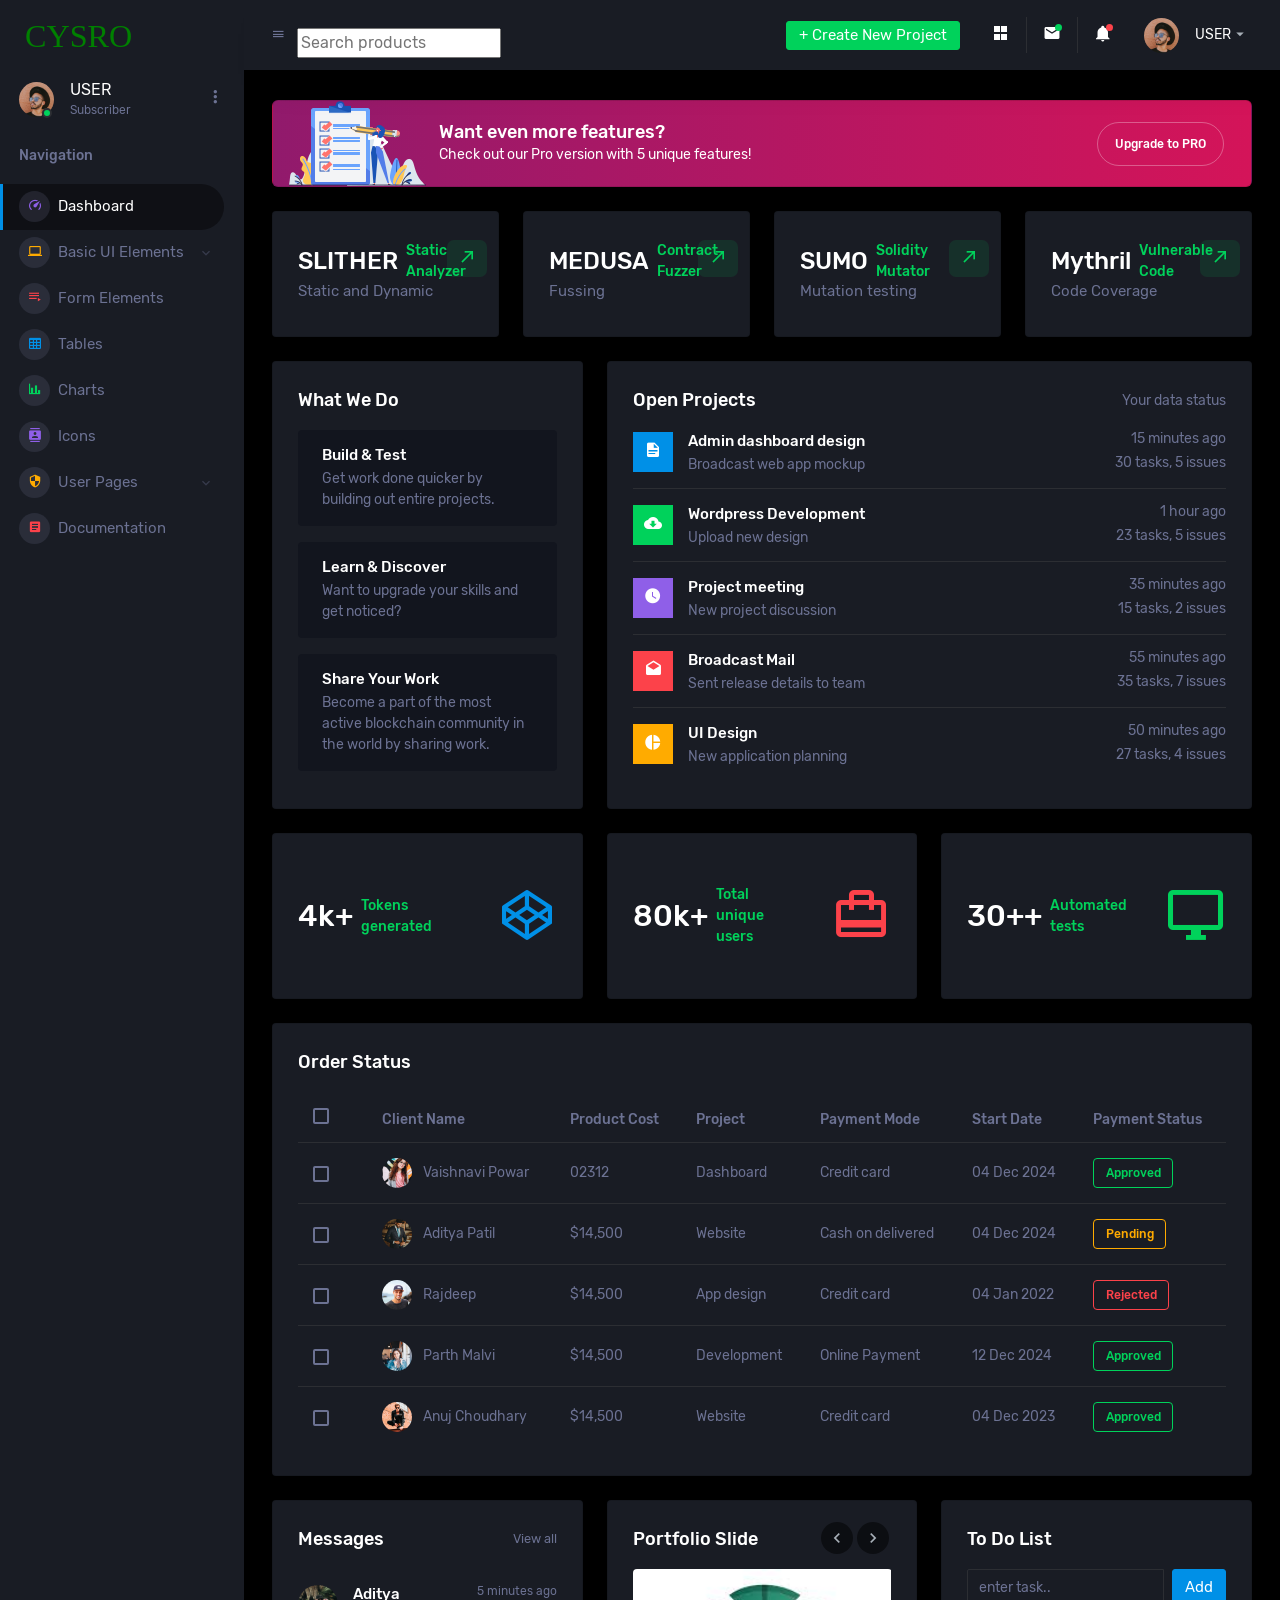
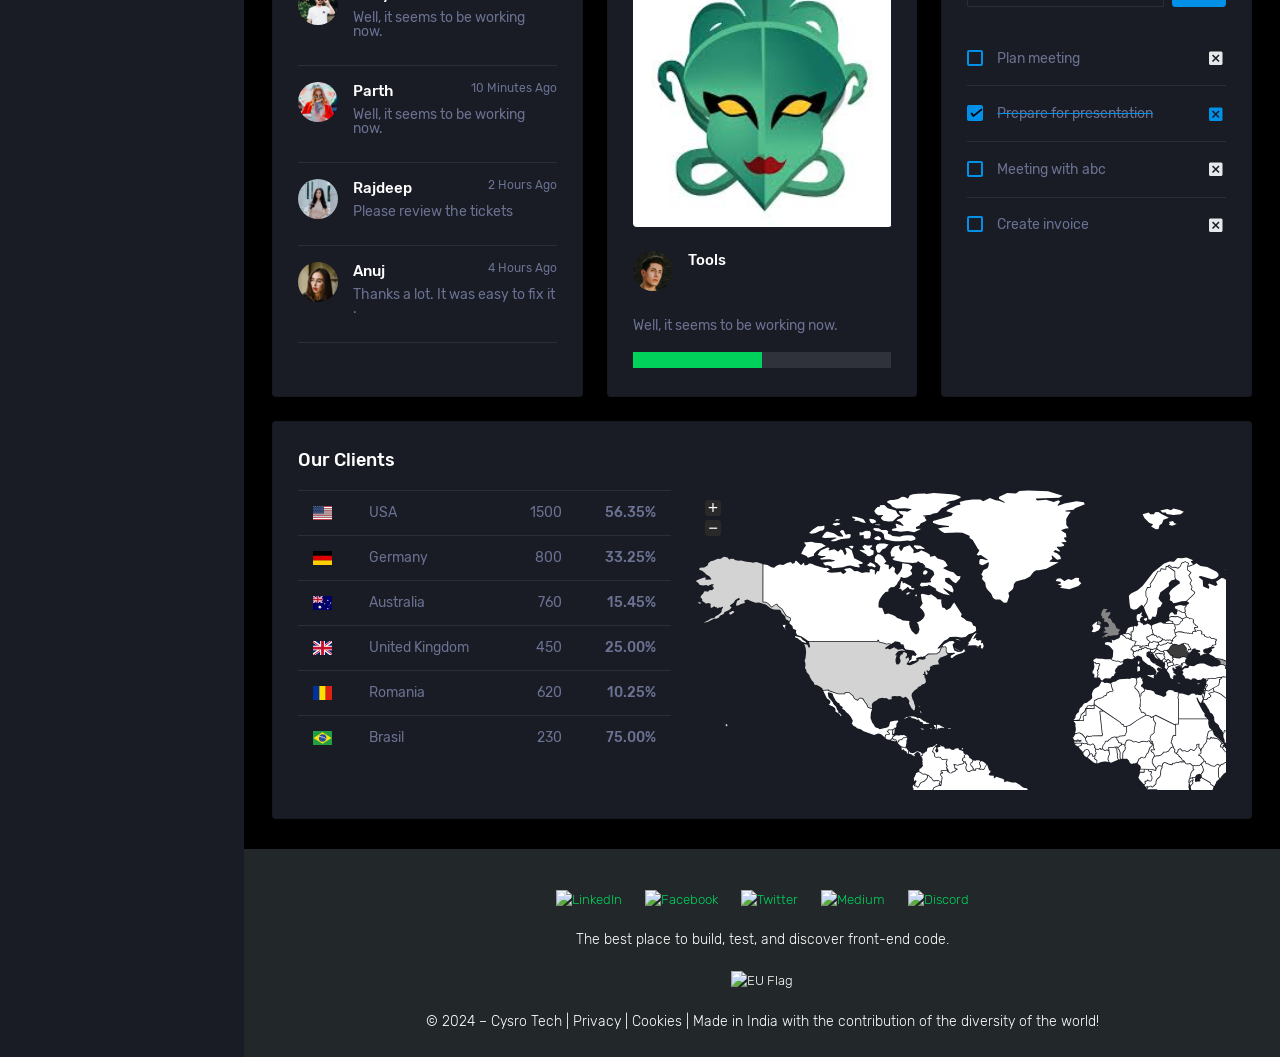
==== cysro final-1.0.0 2 2/template/index.html @ 1ca6022b "Cysro-final" ====
<!DOCTYPE html>
<html lang="en">
  <head>
    <!-- Required meta tags -->
    <meta charset="utf-8">
    <meta name="viewport" content="width=device-width, initial-scale=1, shrink-to-fit=no">
    <title>Cysro Technologes</title>
    <!-- plugins:css -->
    <link rel="stylesheet" href="assets/vendors/mdi/css/materialdesignicons.min.css">
    <link rel="stylesheet" href="assets/vendors/css/vendor.bundle.base.css">
    <!-- endinject -->
    <!-- Plugin css for this page -->
    <link rel="stylesheet" href="assets/vendors/jvectormap/jquery-jvectormap.css">
    <link rel="stylesheet" href="assets/vendors/flag-icon-css/css/flag-icon.min.css">
    <link rel="stylesheet" href="assets/vendors/owl-carousel-2/owl.carousel.min.css">
    <link rel="stylesheet" href="assets/vendors/owl-carousel-2/owl.theme.default.min.css">
    <!-- End plugin css for this page -->
    <!-- inject:css -->
    <!-- endinject -->
    <!-- Layout styles -->
    <link rel="stylesheet" href="assets/css/style.css">
    <!-- End layout styles -->
    <link rel="shortcut icon" href="assets/images/favicon.png" />
  </head>
  <body>
    <div class="container-scroller">
      <!-- partial:partials/_sidebar.html -->
      <nav class="sidebar sidebar-offcanvas" id="sidebar">
        <div class="sidebar-brand-wrapper d-none d-lg-flex align-items-center justify-content-center fixed-top">
          <a class="sidebar-brand brand-logo" href="index.html"><img src="assets/images/logo.svg" alt="logo" /></a>
          <a class="sidebar-brand brand-logo-mini" href="index.html"><img src="assets/images/logo-mini.svg" alt="logo" /></a>
        </div>
        <ul class="nav">
          <li class="nav-item profile">
            <div class="profile-desc">
              <div class="profile-pic">
                <div class="count-indicator">
                  <img class="img-xs rounded-circle " src="assets/images/faces/face15.jpg" alt="">
                  <span class="count bg-success"></span>
                </div>
                <div class="profile-name">
                  <h5 class="mb-0 font-weight-normal">USER</h5>
                  <span>Subscriber</span>
                </div>
              </div>
              <a href="#" id="profile-dropdown" data-toggle="dropdown"><i class="mdi mdi-dots-vertical"></i></a>
              <div class="dropdown-menu dropdown-menu-right sidebar-dropdown preview-list" aria-labelledby="profile-dropdown">
                <a href="#" class="dropdown-item preview-item">
                  <div class="preview-thumbnail">
                    <div class="preview-icon bg-dark rounded-circle">
                      <i class="mdi mdi-settings text-primary"></i>
                    </div>
                  </div>
                  <div class="preview-item-content">
                    <p class="preview-subject ellipsis mb-1 text-small">Account settings</p>
                  </div>
                </a>
                <div class="dropdown-divider"></div>
                <a href="#" class="dropdown-item preview-item">
                  <div class="preview-thumbnail">
                    <div class="preview-icon bg-dark rounded-circle">
                      <i class="mdi mdi-onepassword  text-info"></i>
                    </div>
                  </div>
                  <div class="preview-item-content">
                    <p class="preview-subject ellipsis mb-1 text-small">Change Password</p>
                  </div>
                </a>
                <div class="dropdown-divider"></div>
                <a href="#" class="dropdown-item preview-item">
                  <div class="preview-thumbnail">
                    <div class="preview-icon bg-dark rounded-circle">
                      <i class="mdi mdi-calendar-today text-success"></i>
                    </div>
                  </div>
                  <div class="preview-item-content">
                    <p class="preview-subject ellipsis mb-1 text-small">To-do list</p>
                  </div>
                </a>
              </div>
            </div>
          </li>
          <li class="nav-item nav-category">
            <span class="nav-link">Navigation</span>
          </li>
          <li class="nav-item menu-items">
            <a class="nav-link" href="index.html">
              <span class="menu-icon">
                <i class="mdi mdi-speedometer"></i>
              </span>
              <span class="menu-title">Dashboard</span>
            </a>
          </li>
          <li class="nav-item menu-items">
            <a class="nav-link" data-toggle="collapse" href="#ui-basic" aria-expanded="false" aria-controls="ui-basic">
              <span class="menu-icon">
                <i class="mdi mdi-laptop"></i>
              </span>
              <span class="menu-title">Basic UI Elements</span>
              <i class="menu-arrow"></i>
            </a>
            <div class="collapse" id="ui-basic">
              <ul class="nav flex-column sub-menu">
                <li class="nav-item"> <a class="nav-link" href="pages/ui-features/buttons.html">Buttons</a></li>
                <li class="nav-item"> <a class="nav-link" href="pages/ui-features/dropdowns.html">Dropdowns</a></li>
                <li class="nav-item"> <a class="nav-link" href="pages/ui-features/typography.html">Typography</a></li>
              </ul>
            </div>
          </li>
          <li class="nav-item menu-items">
            <a class="nav-link" href="pages/forms/basic_elements.html">
              <span class="menu-icon">
                <i class="mdi mdi-playlist-play"></i>
              </span>
              <span class="menu-title">Form Elements</span>
            </a>
          </li>
          <li class="nav-item menu-items">
            <a class="nav-link" href="pages/tables/basic-table.html">
              <span class="menu-icon">
                <i class="mdi mdi-table-large"></i>
              </span>
              <span class="menu-title">Tables</span>
            </a>
          </li>
          <li class="nav-item menu-items">
            <a class="nav-link" href="pages/charts/chartjs.html">
              <span class="menu-icon">
                <i class="mdi mdi-chart-bar"></i>
              </span>
              <span class="menu-title">Charts</span>
            </a>
          </li>
          <li class="nav-item menu-items">
            <a class="nav-link" href="pages/icons/mdi.html">
              <span class="menu-icon">
                <i class="mdi mdi-contacts"></i>
              </span>
              <span class="menu-title">Icons</span>
            </a>
          </li>
          <li class="nav-item menu-items">
            <a class="nav-link" data-toggle="collapse" href="#auth" aria-expanded="false" aria-controls="auth">
              <span class="menu-icon">
                <i class="mdi mdi-security"></i>
              </span>
              <span class="menu-title">User Pages</span>
              <i class="menu-arrow"></i>
            </a>
            <div class="collapse" id="auth">
              <ul class="nav flex-column sub-menu">
                <li class="nav-item"> <a class="nav-link" href="pages/samples/blank-page.html"> Blank Page </a></li>
                <li class="nav-item"> <a class="nav-link" href="pages/samples/error-404.html"> 404 </a></li>
                <li class="nav-item"> <a class="nav-link" href="pages/samples/error-500.html"> 500 </a></li>
                <li class="nav-item"> <a class="nav-link" href="pages/samples/login.html"> Login </a></li>
                <li class="nav-item"> <a class="nav-link" href="pages/samples/register.html"> Register </a></li>
              </ul>
            </div>
          </li>
          <li class="nav-item menu-items">
            <a class="nav-link" href="http://www.bootstrapdash.com/demo/corona-free/jquery/documentation/documentation.html">
              <span class="menu-icon">
                <i class="mdi mdi-file-document-box"></i>
              </span>
              <span class="menu-title">Documentation</span>
            </a>
          </li>
        </ul>
      </nav>
      <!-- partial -->
      <div class="container-fluid page-body-wrapper">
        <!-- partial:partials/_navbar.html -->
        <nav class="navbar p-0 fixed-top d-flex flex-row">
          <div class="navbar-brand-wrapper d-flex d-lg-none align-items-center justify-content-center">
            <a class="navbar-brand brand-logo-mini" href="index.html"><img src="assets/images/logo-mini.svg" alt="logo" /></a>
          </div>
          <div class="navbar-menu-wrapper flex-grow d-flex align-items-stretch">
            <button class="navbar-toggler navbar-toggler align-self-center" type="button" data-toggle="minimize">
              <span class="mdi mdi-menu"></span>
            </button>
            <ul class="navbar-nav w-100">
              <li class="nav-item w-100">
                <form class="nav-link mt-2 mt-md-0 d-none d-lg-flex search">
                
                </form>
                <div class="search-products">
                  <!-- Search products input -->
                  <input type="text" id="searchInput" placeholder="Search products" onfocus="showDropdown()" onblur="hideDropdown()">
                  
                  <!-- Dropdown Menu -->
                  <div id="dropdownMenu" class="dropdown-content">
                    <a href="#">Static Analyzer</a>
                    <a href="#">Static and Dynamic</a>
                    <a href="#">Contract Fuzzer</a>
                    <a href="#">Fussing</a>
                  </div>
                </div>
                
                <style>
                  /* Style for the dropdown */
                  .dropdown-content {
                    display: none;
                    position: absolute;
                    background-color: #191c24;
                    box-shadow: 0px 8px 16px 0px rgba(0,0,0,0.2);
                    z-index: 1;
                    width: 300px;
                    max-height: 150px;
                    overflow-y: auto;
                  }
                
                  .dropdown-content a {
                    color: rgb(248, 242, 242);
                    padding: 12px 16px;
                    text-decoration: none;
                    display: block;
                  }
                
                  .dropdown-content a:hover {
                    background-color: #090808;
                  }
                
                  .search-products {
                    position: relative;
                    display: inline-block;
                  }
                </style>
                
                <script>
                  function showDropdown() {
                    document.getElementById("dropdownMenu").style.display = "block";
                  }
                
                  function hideDropdown() {
                    // Add a timeout to ensure the user can click on the dropdown options
                    setTimeout(function() {
                      document.getElementById("dropdownMenu").style.display = "none";
                    }, 200);
                  }
                </script>
                
              </li>
            </ul>
            <ul class="navbar-nav navbar-nav-right">
              <li class="nav-item dropdown d-none d-lg-block">
                <a class="nav-link btn btn-success create-new-button" id="createbuttonDropdown" data-toggle="dropdown" aria-expanded="false" href="#">+ Create New Project</a>
                <div class="dropdown-menu dropdown-menu-right navbar-dropdown preview-list" aria-labelledby="createbuttonDropdown">
                  <h6 class="p-3 mb-0">Projects</h6>
                  <div class="dropdown-divider"></div>
                  <a class="dropdown-item preview-item">
                    <div class="preview-thumbnail">
                      <div class="preview-icon bg-dark rounded-circle">
                        <i class="mdi mdi-file-outline text-primary"></i>
                      </div>
                    </div>
                    <div class="preview-item-content">
                      <p class="preview-subject ellipsis mb-1">Software Development</p>
                    </div>
                  </a>
                  <div class="dropdown-divider"></div>
                  <a class="dropdown-item preview-item">
                    <div class="preview-thumbnail">
                      <div class="preview-icon bg-dark rounded-circle">
                        <i class="mdi mdi-web text-info"></i>
                      </div>
                    </div>
                    <div class="preview-item-content">
                      <p class="preview-subject ellipsis mb-1">UI Development</p>
                    </div>
                  </a>
                  <div class="dropdown-divider"></div>
                  <a class="dropdown-item preview-item">
                    <div class="preview-thumbnail">
                      <div class="preview-icon bg-dark rounded-circle">
                        <i class="mdi mdi-layers text-danger"></i>
                      </div>
                    </div>
                    <div class="preview-item-content">
                      <p class="preview-subject ellipsis mb-1">Software Testing</p>
                    </div>
                  </a>
                  <div class="dropdown-divider"></div>
                  <p class="p-3 mb-0 text-center">See all projects</p>
                </div>
              </li>
              <li class="nav-item nav-settings d-none d-lg-block">
                <a class="nav-link" href="#">
                  <i class="mdi mdi-view-grid"></i>
                </a>
              </li>
              <li class="nav-item dropdown border-left">
                <a class="nav-link count-indicator dropdown-toggle" id="messageDropdown" href="#" data-toggle="dropdown" aria-expanded="false">
                  <i class="mdi mdi-email"></i>
                  <span class="count bg-success"></span>
                </a>
                <div class="dropdown-menu dropdown-menu-right navbar-dropdown preview-list" aria-labelledby="messageDropdown">
                  <h6 class="p-3 mb-0">Messages</h6>
                  <div class="dropdown-divider"></div>
                  <a class="dropdown-item preview-item">
                    <div class="preview-thumbnail">
                      <img src="assets/images/faces/face4.jpg" alt="image" class="rounded-circle profile-pic">
                    </div>
                    <div class="preview-item-content">
                      <p class="preview-subject ellipsis mb-1">Mark send you a message</p>
                      <p class="text-muted mb-0"> 1 Minutes ago </p>
                    </div>
                  </a>
                  <div class="dropdown-divider"></div>
                  <a class="dropdown-item preview-item">
                    <div class="preview-thumbnail">
                      <img src="assets/images/faces/face2.jpg" alt="image" class="rounded-circle profile-pic">
                    </div>
                    <div class="preview-item-content">
                      <p class="preview-subject ellipsis mb-1">Cregh send you a message</p>
                      <p class="text-muted mb-0"> 15 Minutes ago </p>
                    </div>
                  </a>
                  <div class="dropdown-divider"></div>
                  <a class="dropdown-item preview-item">
                    <div class="preview-thumbnail">
                      <img src="assets/images/faces/face3.jpg" alt="image" class="rounded-circle profile-pic">
                    </div>
                    <div class="preview-item-content">
                      <p class="preview-subject ellipsis mb-1">Profile picture updated</p>
                      <p class="text-muted mb-0"> 18 Minutes ago </p>
                    </div>
                  </a>
                  <div class="dropdown-divider"></div>
                  <p class="p-3 mb-0 text-center">4 new messages</p>
                </div>
              </li>
              <li class="nav-item dropdown border-left">
                <a class="nav-link count-indicator dropdown-toggle" id="notificationDropdown" href="#" data-toggle="dropdown">
                  <i class="mdi mdi-bell"></i>
                  <span class="count bg-danger"></span>
                </a>
                <div class="dropdown-menu dropdown-menu-right navbar-dropdown preview-list" aria-labelledby="notificationDropdown">
                  <h6 class="p-3 mb-0">Notifications</h6>
                  <div class="dropdown-divider"></div>
                  <a class="dropdown-item preview-item">
                    <div class="preview-thumbnail">
                      <div class="preview-icon bg-dark rounded-circle">
                        <i class="mdi mdi-calendar text-success"></i>
                      </div>
                    </div>
                    <div class="preview-item-content">
                      <p class="preview-subject mb-1">Event today</p>
                      <p class="text-muted ellipsis mb-0"> Just a reminder that you have an event today </p>
                    </div>
                  </a>
                  <div class="dropdown-divider"></div>
                  <a class="dropdown-item preview-item">
                    <div class="preview-thumbnail">
                      <div class="preview-icon bg-dark rounded-circle">
                        <i class="mdi mdi-settings text-danger"></i>
                      </div>
                    </div>
                    <div class="preview-item-content">
                      <p class="preview-subject mb-1">Settings</p>
                      <p class="text-muted ellipsis mb-0"> Update dashboard </p>
                    </div>
                  </a>
                  <div class="dropdown-divider"></div>
                  <a class="dropdown-item preview-item">
                    <div class="preview-thumbnail">
                      <div class="preview-icon bg-dark rounded-circle">
                        <i class="mdi mdi-link-variant text-warning"></i>
                      </div>
                    </div>
                    <div class="preview-item-content">
                      <p class="preview-subject mb-1">Launch Admin</p>
                      <p class="text-muted ellipsis mb-0"> New admin wow! </p>
                    </div>
                  </a>
                  <div class="dropdown-divider"></div>
                  <p class="p-3 mb-0 text-center">See all notifications</p>
                </div>
              </li>
              <li class="nav-item dropdown">
                <a class="nav-link" id="profileDropdown" href="#" data-toggle="dropdown">
                  <div class="navbar-profile">
                    <img class="img-xs rounded-circle" src="assets/images/faces/face15.jpg" alt="">
                    <p class="mb-0 d-none d-sm-block navbar-profile-name">USER</p>
                    <i class="mdi mdi-menu-down d-none d-sm-block"></i>
                  </div>
                </a>
                <div class="dropdown-menu dropdown-menu-right navbar-dropdown preview-list" aria-labelledby="profileDropdown">
                  <h6 class="p-3 mb-0">Profile</h6>
                  <div class="dropdown-divider"></div>
                  <a class="dropdown-item preview-item">
                    <div class="preview-thumbnail">
                      <div class="preview-icon bg-dark rounded-circle">
                        <i class="mdi mdi-settings text-success"></i>
                      </div>
                    </div>
                    <div class="preview-item-content">
                      <p class="preview-subject mb-1">Settings</p>
                    </div>
                  </a>
                  <div class="dropdown-divider"></div>
                  <a class="dropdown-item preview-item">
                    <div class="preview-thumbnail">
                      <div class="preview-icon bg-dark rounded-circle">
                        <i class="mdi mdi-logout text-danger"></i>
                      </div>
                    </div>
                    <div class="preview-item-content">
                      <p class="preview-subject mb-1">Log out</p>
                    </div>
                  </a>
                  <div class="dropdown-divider"></div>
                  <p class="p-3 mb-0 text-center">Advanced settings</p>
                </div>
              </li>
            </ul>
            <button class="navbar-toggler navbar-toggler-right d-lg-none align-self-center" type="button" data-toggle="offcanvas">
              <span class="mdi mdi-format-line-spacing"></span>
            </button>
          </div>
        </nav>
        <!-- partial -->
        <div class="main-panel">
          <div class="content-wrapper">
            <div class="row">
              <div class="col-12 grid-margin stretch-card">
                <div class="card corona-gradient-card">
                  <div class="card-body py-0 px-0 px-sm-3">
                    <div class="row align-items-center">
                      <div class="col-4 col-sm-3 col-xl-2">
                        <img src="assets/images/dashboard/Group126@2x.png" class="gradient-corona-img img-fluid" alt="">
                      </div>
                      <div class="col-5 col-sm-7 col-xl-8 p-0">
                        <h4 class="mb-1 mb-sm-0">Want even more features?</h4>
                        <p class="mb-0 font-weight-normal d-none d-sm-block">Check out our Pro version with 5 unique features!</p>
                      </div>
                      <div class="col-3 col-sm-2 col-xl-2 pl-0 text-center">
                        <span>
                          <a href="https://www.bootstrapdash.com/product/corona-admin-template/" target="_blank" class="btn btn-outline-light btn-rounded get-started-btn">Upgrade to PRO</a>
                        </span>
                      </div>
                    </div>
                  </div>
                </div>
              </div>
            </div>
            <div class="row">
              <div class="col-xl-3 col-sm-6 grid-margin stretch-card">
                <div class="card">
                  <div class="card-body">
                    <div class="row">
                      <div class="col-9">
                        <div class="d-flex align-items-center align-self-start">
                          <h3 class="mb-0">SLITHER</h3>
                          <p class="text-success ml-2 mb-0 font-weight-medium">Static Analyzer</p>
                        </div>
                      </div>
                      <div class="col-3">
                        <div class="icon icon-box-success ">
                          <span class="mdi mdi-arrow-top-right icon-item"></span>
                        </div>
                      </div>
                    </div>
                    <h6 class="text-muted font-weight-normal">Static and Dynamic</h6>
                  </div>
                </div>
              </div>
              <div class="col-xl-3 col-sm-6 grid-margin stretch-card">
                <div class="card">
                  <div class="card-body">
                    <div class="row">
                      <div class="col-9">
                        <div class="d-flex align-items-center align-self-start">
                          <h3 class="mb-0">MEDUSA</h3>
                          <p class="text-success ml-2 mb-0 font-weight-medium">Contract Fuzzer</p>
                        </div>
                      </div>
                      <div class="col-3">
                        <div class="icon icon-box-success">
                          <span class="mdi mdi-arrow-top-right icon-item"></span>
                        </div>
                      </div>
                    </div>
                    <h6 class="text-muted font-weight-normal">Fussing</h6>
                  </div>
                </div>
              </div>
              <div class="col-xl-3 col-sm-6 grid-margin stretch-card">
                <div class="card">
                  <div class="card-body">
                    <div class="row">
                      <div class="col-9">
                        <div class="d-flex align-items-center align-self-start">
                          <h3 class="mb-0">SUMO</h3>
                          <p class="text-success ml-2 mb-0 font-weight-medium">Solidity Mutator</p>
                        </div>
                      </div>
                      <div class="col-3">
                        <div class="icon icon-box-success">
                          <span class="mdi mdi-arrow-top-right icon-item"></span>
                        </div>
                      </div>
                    </div>
                    <h6 class="text-muted font-weight-normal">Mutation testing</h6>
                  </div>
                </div>
              </div>
              <div class="col-xl-3 col-sm-6 grid-margin stretch-card">
                <div class="card">
                  <div class="card-body">
                    <div class="row">
                      <div class="col-9">
                        <div class="d-flex align-items-center align-self-start">
                          <h3 class="mb-0">Mythril</h3>
                          <p class="text-success ml-2 mb-0 font-weight-medium">Vulnerable Code</p>
                        </div>
                      </div>
                      <div class="col-3">
                        <div class="icon icon-box-success ">
                          <span class="mdi mdi-arrow-top-right icon-item"></span>
                        </div>
                      </div>
                    </div>
                    <h6 class="text-muted font-weight-normal">Code Coverage</h6>
                  </div>
                </div>
              </div>
            </div>
            <div class="row">
              <div class="col-md-4 grid-margin stretch-card">
                <div class="card">
                  <div class="card-body">
                    <h4 class="card-title">What we Do</h4>
                    <div class="bg-gray-dark d-flex d-md-block d-xl-flex flex-row py-3 px-4 px-md-3 px-xl-4 rounded mt-3">
                      <div class="text-md-center text-xl-left">
                        <h6 class="mb-1">Build & Test</h6>
                        <p class="text-muted mb-0">Get work done quicker by building out entire projects.</p>
                        
                      </div>
                      <div class="align-self-center flex-grow text-right text-md-center text-xl-right py-md-2 py-xl-0">
                        
                      </div>
                    </div>
                    <div class="bg-gray-dark d-flex d-md-block d-xl-flex flex-row py-3 px-4 px-md-3 px-xl-4 rounded mt-3">
                      <div class="text-md-center text-xl-left">
                        <h6 class="mb-1">Learn & Discover</h6>
                        <p class="text-muted mb-0">Want to upgrade your skills and get noticed?</p>
                      </div>
                      <div class="align-self-center flex-grow text-right text-md-center text-xl-right py-md-2 py-xl-0">
                        
                      </div>
                    </div>
                    <div class="bg-gray-dark d-flex d-md-block d-xl-flex flex-row py-3 px-4 px-md-3 px-xl-4 rounded mt-3">
                      <div class="text-md-center text-xl-left">
                        <h6 class="mb-1">Share Your Work</h6>
                        <p class="text-muted mb-0">Become a part of the most active blockchain community in the world by sharing work.</p>
                      </div>
                      <div class="align-self-center flex-grow text-right text-md-center text-xl-right py-md-2 py-xl-0">
                        
                      </div>
                    </div>
                  </div>
                </div>
              </div>
              <div class="col-md-8 grid-margin stretch-card">
                <div class="card">
                  <div class="card-body">
                    <div class="d-flex flex-row justify-content-between">
                      <h4 class="card-title mb-1">Open Projects</h4>
                      <p class="text-muted mb-1">Your data status</p>
                    </div>
                    <div class="row">
                      <div class="col-12">
                        <div class="preview-list">
                          <div class="preview-item border-bottom">
                            <div class="preview-thumbnail">
                              <div class="preview-icon bg-primary">
                                <i class="mdi mdi-file-document"></i>
                              </div>
                            </div>
                            <div class="preview-item-content d-sm-flex flex-grow">
                              <div class="flex-grow">
                                <h6 class="preview-subject">Admin dashboard design</h6>
                                <p class="text-muted mb-0">Broadcast web app mockup</p>
                              </div>
                              <div class="mr-auto text-sm-right pt-2 pt-sm-0">
                                <p class="text-muted">15 minutes ago</p>
                                <p class="text-muted mb-0">30 tasks, 5 issues </p>
                              </div>
                            </div>
                          </div>
                          <div class="preview-item border-bottom">
                            <div class="preview-thumbnail">
                              <div class="preview-icon bg-success">
                                <i class="mdi mdi-cloud-download"></i>
                              </div>
                            </div>
                            <div class="preview-item-content d-sm-flex flex-grow">
                              <div class="flex-grow">
                                <h6 class="preview-subject">Wordpress Development</h6>
                                <p class="text-muted mb-0">Upload new design</p>
                              </div>
                              <div class="mr-auto text-sm-right pt-2 pt-sm-0">
                                <p class="text-muted">1 hour ago</p>
                                <p class="text-muted mb-0">23 tasks, 5 issues </p>
                              </div>
                            </div>
                          </div>
                          <div class="preview-item border-bottom">
                            <div class="preview-thumbnail">
                              <div class="preview-icon bg-info">
                                <i class="mdi mdi-clock"></i>
                              </div>
                            </div>
                            <div class="preview-item-content d-sm-flex flex-grow">
                              <div class="flex-grow">
                                <h6 class="preview-subject">Project meeting</h6>
                                <p class="text-muted mb-0">New project discussion</p>
                              </div>
                              <div class="mr-auto text-sm-right pt-2 pt-sm-0">
                                <p class="text-muted">35 minutes ago</p>
                                <p class="text-muted mb-0">15 tasks, 2 issues</p>
                              </div>
                            </div>
                          </div>
                          <div class="preview-item border-bottom">
                            <div class="preview-thumbnail">
                              <div class="preview-icon bg-danger">
                                <i class="mdi mdi-email-open"></i>
                              </div>
                            </div>
                            <div class="preview-item-content d-sm-flex flex-grow">
                              <div class="flex-grow">
                                <h6 class="preview-subject">Broadcast Mail</h6>
                                <p class="text-muted mb-0">Sent release details to team</p>
                              </div>
                              <div class="mr-auto text-sm-right pt-2 pt-sm-0">
                                <p class="text-muted">55 minutes ago</p>
                                <p class="text-muted mb-0">35 tasks, 7 issues </p>
                              </div>
                            </div>
                          </div>
                          <div class="preview-item">
                            <div class="preview-thumbnail">
                              <div class="preview-icon bg-warning">
                                <i class="mdi mdi-chart-pie"></i>
                              </div>
                            </div>
                            <div class="preview-item-content d-sm-flex flex-grow">
                              <div class="flex-grow">
                                <h6 class="preview-subject">UI Design</h6>
                                <p class="text-muted mb-0">New application planning</p>
                              </div>
                              <div class="mr-auto text-sm-right pt-2 pt-sm-0">
                                <p class="text-muted">50 minutes ago</p>
                                <p class="text-muted mb-0">27 tasks, 4 issues </p>
                              </div>
                            </div>
                          </div>
                        </div>
                      </div>
                    </div>
                  </div>
                </div>
              </div>
            </div>
            <div class="row">
              <div class="col-sm-4 grid-margin">
                <div class="card">
                  <div class="card-body">
                    <h5></h5>
                    <div class="row">
                      <div class="col-8 col-sm-12 col-xl-8 my-auto">
                        <div class="d-flex d-sm-block d-md-flex align-items-center">
                          <h2 class="mb-0">4k+</h2>
                          <p class="text-success ml-2 mb-0 font-weight-medium">Tokens generated</p>
                        </div>
                        <h6 class="text-muted font-weight-normal"></h6>
                      </div>
                      <div class="col-4 col-sm-12 col-xl-4 text-center text-xl-right">
                        <i class="icon-lg mdi mdi-codepen text-primary ml-auto"></i>
                      </div>
                    </div>
                  </div>
                </div>
              </div>
              <div class="col-sm-4 grid-margin">
                <div class="card">
                  <div class="card-body">
                    <h5></h5>
                    <div class="row">
                      <div class="col-8 col-sm-12 col-xl-8 my-auto">
                        <div class="d-flex d-sm-block d-md-flex align-items-center">
                          <h2 class="mb-0">80k+</h2>
                          <p class="text-success ml-2 mb-0 font-weight-medium">Total unique users</p>
                        </div>
                        <h6 class="text-muted font-weight-normal"></h6>
                      </div>
                      <div class="col-4 col-sm-12 col-xl-4 text-center text-xl-right">
                        <i class="icon-lg mdi mdi-wallet-travel text-danger ml-auto"></i>
                      </div>
                    </div>
                  </div>
                </div>
              </div>
              <div class="col-sm-4 grid-margin">
                <div class="card">
                  <div class="card-body">
                    <h5></h5>
                    <div class="row">
                      <div class="col-8 col-sm-12 col-xl-8 my-auto">
                        <div class="d-flex d-sm-block d-md-flex align-items-center">
                          <h2 class="mb-0">30++</h2>
                          <p class="text-success ml-2 mb-0 font-weight-medium">Automated tests </p>
                        </div>
                        <h6 class="text-muted font-weight-normal"></h6>
                      </div>
                      <div class="col-4 col-sm-12 col-xl-4 text-center text-xl-right">
                        <i class="icon-lg mdi mdi-monitor text-success ml-auto"></i>
                      </div>
                    </div>
                  </div>
                </div>
              </div>
            </div>
            <div class="row ">
              <div class="col-12 grid-margin">
                <div class="card">
                  <div class="card-body">
                    <h4 class="card-title">Order Status</h4>
                    <div class="table-responsive">
                      <table class="table">
                        <thead>
                          <tr>
                            <th>
                              <div class="form-check form-check-muted m-0">
                                <label class="form-check-label">
                                  <input type="checkbox" class="form-check-input">
                                </label>
                              </div>
                            </th>
                            <th> Client Name </th>
                            <th> Product Cost </th>
                            <th> Project </th>
                            <th> Payment Mode </th>
                            <th> Start Date </th>
                            <th> Payment Status </th>
                          </tr>
                        </thead>
                        <tbody>
                          <tr>
                            <td>
                              <div class="form-check form-check-muted m-0">
                                <label class="form-check-label">
                                  <input type="checkbox" class="form-check-input">
                                </label>
                              </div>
                            </td>
                            <td>
                              <img src="assets/images/faces/face1.jpg" alt="image" />
                              <span class="pl-2">Vaishnavi Powar</span>
                            </td>
                            <td> 02312 </td>
                          
                            <td> Dashboard </td>
                            <td> Credit card </td>
                            <td> 04 Dec 2024</td>
                            <td>
                              <div class="badge badge-outline-success">Approved</div>
                            </td>
                          </tr>
                          <tr>
                            <td>
                              <div class="form-check form-check-muted m-0">
                                <label class="form-check-label">
                                  <input type="checkbox" class="form-check-input">
                                </label>
                              </div>
                            </td>
                            <td>
                              <img src="assets/images/faces/face2.jpg" alt="image" />
                              <span class="pl-2">Aditya Patil</span>
                            </td>
                          
                            <td> $14,500 </td>
                            <td> Website </td>
                            <td> Cash on delivered </td>
                            <td> 04 Dec 2024</td>
                            <td>
                              <div class="badge badge-outline-warning">Pending</div>
                            </td>
                          </tr>
                          <tr>
                            <td>
                              <div class="form-check form-check-muted m-0">
                                <label class="form-check-label">
                                  <input type="checkbox" class="form-check-input">
                                </label>
                              </div>
                            </td>
                            <td>
                              <img src="assets/images/faces/face5.jpg" alt="image" />
                              <span class="pl-2">Rajdeep</span>
                            </td>
                          
                            <td> $14,500 </td>
                            <td> App design </td>
                            <td> Credit card </td>
                            <td> 04 Jan 2022 </td>
                            <td>
                              <div class="badge badge-outline-danger">Rejected</div>
                            </td>
                          </tr>
                          <tr>
                            <td>
                              <div class="form-check form-check-muted m-0">
                                <label class="form-check-label">
                                  <input type="checkbox" class="form-check-input">
                                </label>
                              </div>
                            </td>
                            <td>
                              <img src="assets/images/faces/face3.jpg" alt="image" />
                              <span class="pl-2">Parth Malvi</span>
                            </td>
                          
                            <td> $14,500 </td>
                            <td> Development </td>
                            <td> Online Payment </td>
                            <td> 12 Dec 2024 </td>
                            <td>
                              <div class="badge badge-outline-success">Approved</div>
                            </td>
                          </tr>
                          <tr>
                            <td>
                              <div class="form-check form-check-muted m-0">
                                <label class="form-check-label">
                                  <input type="checkbox" class="form-check-input">
                                </label>
                              </div>
                            </td>
                            <td>
                              <img src="assets/images/faces/face4.jpg" alt="image" />
                              <span class="pl-2">Anuj Choudhary</span>
                            </td>
                          
                            <td> $14,500 </td>
                            <td> Website </td>
                            <td> Credit card </td>
                            <td> 04 Dec 2023 </td>
                            <td>
                              <div class="badge badge-outline-success">Approved</div>
                            </td>
                          </tr>
                        </tbody>
                      </table>
                    </div>
                  </div>
                </div>
              </div>
            </div>
            <div class="row">
              <div class="col-md-6 col-xl-4 grid-margin stretch-card">
                <div class="card">
                  <div class="card-body">
                    <div class="d-flex flex-row justify-content-between">
                      <h4 class="card-title">Messages</h4>
                      <p class="text-muted mb-1 small">View all</p>
                    </div>
                    <div class="preview-list">
                      <div class="preview-item border-bottom">
                        <div class="preview-thumbnail">
                          <img src="assets/images/faces/face6.jpg" alt="image" class="rounded-circle" />
                        </div>
                        <div class="preview-item-content d-flex flex-grow">
                          <div class="flex-grow">
                            <div class="d-flex d-md-block d-xl-flex justify-content-between">
                              <h6 class="preview-subject"> Aditya</h6>
                              <p class="text-muted text-small">5 minutes ago</p>
                            </div>
                            <p class="text-muted">Well, it seems to be working now.</p>
                          </div>
                        </div>
                      </div>
                      <div class="preview-item border-bottom">
                        <div class="preview-thumbnail">
                          <img src="assets/images/faces/face8.jpg" alt="image" class="rounded-circle" />
                        </div>
                        <div class="preview-item-content d-flex flex-grow">
                          <div class="flex-grow">
                            <div class="d-flex d-md-block d-xl-flex justify-content-between">
                              <h6 class="preview-subject"> Parth</h6>
                              <p class="text-muted text-small">10 Minutes Ago</p>
                            </div>
                            <p class="text-muted">Well, it seems to be working now.</p>
                          </div>
                        </div>
                      </div>
                      <div class="preview-item border-bottom">
                        <div class="preview-thumbnail">
                          <img src="assets/images/faces/face9.jpg" alt="image" class="rounded-circle" />
                        </div>
                        <div class="preview-item-content d-flex flex-grow">
                          <div class="flex-grow">
                            <div class="d-flex d-md-block d-xl-flex justify-content-between">
                              <h6 class="preview-subject"> Rajdeep</h6>
                              <p class="text-muted text-small">2 Hours Ago</p>
                            </div>
                            <p class="text-muted">Please review the tickets</p>
                          </div>
                        </div>
                      </div>
                      <div class="preview-item border-bottom">
                        <div class="preview-thumbnail">
                          <img src="assets/images/faces/face11.jpg" alt="image" class="rounded-circle" />
                        </div>
                        <div class="preview-item-content d-flex flex-grow">
                          <div class="flex-grow">
                            <div class="d-flex d-md-block d-xl-flex justify-content-between">
                              <h6 class="preview-subject"> Anuj</h6>
                              <p class="text-muted text-small">4 Hours Ago</p>
                            </div>
                            <p class="text-muted">Thanks a lot. It was easy to fix it .</p>
                          </div>
                        </div>
                      </div>
                    </div>
                  </div>
                </div>
              </div>
              <div class="col-md-6 col-xl-4 grid-margin stretch-card">
                <div class="card">
                  <div class="card-body">
                    <h4 class="card-title">Portfolio Slide</h4>
                    <div class="owl-carousel owl-theme full-width owl-carousel-dash portfolio-carousel" id="owl-carousel-basic">
                      <div class="item">
                        <img src="assets/images/dashboard/Rectangle.jpeg" alt="">
                      </div>
                      <div class="item">
                        <img src="assets/images/dashboard/Img_5.jpeg" alt="">
                      </div>
                      <div class="item">
                        <img src="assets/images/dashboard/img_6.png" alt="">
                      </div>
                      <div class="item">
                        <img src="assets/images/dashboard/Img_7.jpeg" alt="">
                      </div>
                    </div>
                    <div class="d-flex py-4">
                      <div class="preview-list w-100">
                        <div class="preview-item p-0">
                          <div class="preview-thumbnail">
                            <img src="assets/images/faces/face12.jpg" class="rounded-circle" alt="">
                          </div>
                          <div class="preview-item-content d-flex flex-grow">
                            <div class="flex-grow">
                              <div class="d-flex d-md-block d-xl-flex justify-content-between">
                                <h6 class="preview-subject">Tools</h6>
                              
                              </div>
                             
                            </div>
                          </div>
                        </div>
                      </div>
                    </div>
                    <p class="text-muted">Well, it seems to be working now. </p>
                    <div class="progress progress-md portfolio-progress">
                      <div class="progress-bar bg-success" role="progressbar" style="width: 50%" aria-valuenow="25" aria-valuemin="0" aria-valuemax="100"></div>
                    </div>
                  </div>
                </div>
              </div>
              <div class="col-md-12 col-xl-4 grid-margin stretch-card">
                <div class="card">
                  <div class="card-body">
                    <h4 class="card-title">To do list</h4>
                    <div class="add-items d-flex">
                      <input type="text" class="form-control todo-list-input" placeholder="enter task..">
                      <button class="add btn btn-primary todo-list-add-btn">Add</button>
                    </div>
                    <div class="list-wrapper">
                      <ul class="d-flex flex-column-reverse text-white todo-list todo-list-custom">
                        <li>
                          <div class="form-check form-check-primary">
                            <label class="form-check-label">
                              <input class="checkbox" type="checkbox"> Create invoice </label>
                          </div>
                          <i class="remove mdi mdi-close-box"></i>
                        </li>
                        <li>
                          <div class="form-check form-check-primary">
                            <label class="form-check-label">
                              <input class="checkbox" type="checkbox"> Meeting with abc </label>
                          </div>
                          <i class="remove mdi mdi-close-box"></i>
                        </li>
                        <li class="completed">
                          <div class="form-check form-check-primary">
                            <label class="form-check-label">
                              <input class="checkbox" type="checkbox" checked> Prepare for presentation </label>
                          </div>
                          <i class="remove mdi mdi-close-box"></i>
                        </li>
                        <li>
                          <div class="form-check form-check-primary">
                            <label class="form-check-label">
                              <input class="checkbox" type="checkbox"> Plan meeting </label>
                          </div>
                          <i class="remove mdi mdi-close-box"></i>
                        </li>
                        
                      </ul>
                    </div>
                  </div>
                </div>
              </div>
            </div>
            <div class="row">
              <div class="col-12">
                <div class="card">
                  <div class="card-body">
                    <h4 class="card-title">Our Clients</h4>
                    <div class="row">
                      <div class="col-md-5">
                        <div class="table-responsive">
                          <table class="table">
                            <tbody>
                              <tr>
                                <td>
                                  <i class="flag-icon flag-icon-us"></i>
                                </td>
                                <td>USA</td>
                                <td class="text-right"> 1500 </td>
                                <td class="text-right font-weight-medium"> 56.35% </td>
                              </tr>
                              <tr>
                                <td>
                                  <i class="flag-icon flag-icon-de"></i>
                                </td>
                                <td>Germany</td>
                                <td class="text-right"> 800 </td>
                                <td class="text-right font-weight-medium"> 33.25% </td>
                              </tr>
                              <tr>
                                <td>
                                  <i class="flag-icon flag-icon-au"></i>
                                </td>
                                <td>Australia</td>
                                <td class="text-right"> 760 </td>
                                <td class="text-right font-weight-medium"> 15.45% </td>
                              </tr>
                              <tr>
                                <td>
                                  <i class="flag-icon flag-icon-gb"></i>
                                </td>
                                <td>United Kingdom</td>
                                <td class="text-right"> 450 </td>
                                <td class="text-right font-weight-medium"> 25.00% </td>
                              </tr>
                              <tr>
                                <td>
                                  <i class="flag-icon flag-icon-ro"></i>
                                </td>
                                <td>Romania</td>
                                <td class="text-right"> 620 </td>
                                <td class="text-right font-weight-medium"> 10.25% </td>
                              </tr>
                              <tr>
                                <td>
                                  <i class="flag-icon flag-icon-br"></i>
                                </td>
                                <td>Brasil</td>
                                <td class="text-right"> 230 </td>
                                <td class="text-right font-weight-medium"> 75.00% </td>
                              </tr>
                            </tbody>
                          </table>
                        </div>
                      </div>
                      <div class="col-md-7">
                        <div id="audience-map" class="vector-map"></div>
                      </div>
                    </div>
                  </div>
                </div>
              </div>
            </div>
          </div>
          <!-- content-wrapper ends -->
          <!-- partial:partials/_footer.html -->
        
              <style>
            
                  .footer {
                      background-color: #22272a;
                      padding: 20px;
                      color: white;
                      text-align: center;
                  }
          
                  .footer p {
                      margin: 5px 0;
                  }
          
                  .footer .social-icons {
                      margin: 20px 0;
                  }
          
                  .footer .social-icons a {
                      display: inline-block;
                      margin: 0 10px;
                      text-decoration: none;
                  }
          
                  .footer .social-icons img {
                      width: 30px;
                      height: 30px;
                  }
          
                  .footer .eu-logo {
                      margin-top: 20px;
                  }
          
                  .footer .eu-logo img {
                      width: 60px;
                  }
          
                  .footer .copyright {
                      margin-top: 20px;
                      font-size: 12px;
                  }
              </style>
          </head>
          <body>
          
              <footer class="footer">
                  <div class="social-icons">
                      <a href="https://www.linkedin.com" target="_blank">
                          <img src="https://cdn-icons-png.flaticon.com/512/174/174857.png" alt="LinkedIn">
                      </a>
                      <a href="https://www.facebook.com" target="_blank">
                          <img src="https://cdn-icons-png.flaticon.com/512/733/733547.png" alt="Facebook">
                      </a>
                      <a href="https://www.twitter.com" target="_blank">
                          <img src="https://cdn-icons-png.flaticon.com/512/733/733579.png" alt="Twitter">
                      </a>
                      <a href="https://www.medium.com" target="_blank">
                          <img src="https://cdn-icons-png.flaticon.com/512/2111/2111508.png" alt="Medium">
                      </a>
                      <a href="https://discord.com" target="_blank">
                          <img src="https://cdn-icons-png.flaticon.com/512/5968/5968894.png" alt="Discord">
                      </a>
                  </div>
          
                  <p>The best place to build, test, and discover front-end code.</p>
          
                  <div class="eu-logo">
                      <img src="https://upload.wikimedia.org/wikipedia/commons/thumb/b/b7/Flag_of_Europe.svg/1024px-Flag_of_Europe.svg.png" alt="EU Flag">
                  </div>
          
                  <div class="copyright">
                      <p>&copy; 2024 – Cysro Tech | Privacy | Cookies | Made in India with the contribution of the diversity of the world!</p>
                  </div>
              </footer>
          
          </body>
          </html>
          
          <!-- partial -->
        </div>
        <!-- main-panel ends -->
      </div>
      <!-- page-body-wrapper ends -->
    </div>
    <!-- container-scroller -->
    <!-- plugins:js -->
    <script src="assets/vendors/js/vendor.bundle.base.js"></script>
    <!-- endinject -->
    <!-- Plugin js for this page -->
    <script src="assets/vendors/chart.js/Chart.min.js"></script>
    <script src="assets/vendors/progressbar.js/progressbar.min.js"></script>
    <script src="assets/vendors/jvectormap/jquery-jvectormap.min.js"></script>
    <script src="assets/vendors/jvectormap/jquery-jvectormap-world-mill-en.js"></script>
    <script src="assets/vendors/owl-carousel-2/owl.carousel.min.js"></script>
    <!-- End plugin js for this page -->
    <!-- inject:js -->
    <script src="assets/js/off-canvas.js"></script>
    <script src="assets/js/hoverable-collapse.js"></script>
    <script src="assets/js/misc.js"></script>
    <script src="assets/js/settings.js"></script>
    <script src="assets/js/todolist.js"></script>
    <!-- endinject -->
    <!-- Custom js for this page -->
    <script src="assets/js/dashboard.js"></script>
    <!-- End custom js for this page -->
  </body>
</html>
---- cysro final-1.0.0 2 2/template/assets/vendors/flag-icon-css/css/flag-icon.min.css ----
.flag-icon-background{background-size:contain;background-position:50%;background-repeat:no-repeat}.flag-icon{background-size:contain;background-position:50%;background-repeat:no-repeat;position:relative;display:inline-block;width:1.33333333em;line-height:1em}.flag-icon:before{content:'\00a0'}.flag-icon.flag-icon-squared{width:1em}.flag-icon-ad{background-image:url(../flags/4x3/ad.svg)}.flag-icon-ad.flag-icon-squared{background-image:url(../flags/1x1/ad.svg)}.flag-icon-ae{background-image:url(../flags/4x3/ae.svg)}.flag-icon-ae.flag-icon-squared{background-image:url(../flags/1x1/ae.svg)}.flag-icon-af{background-image:url(../flags/4x3/af.svg)}.flag-icon-af.flag-icon-squared{background-image:url(../flags/1x1/af.svg)}.flag-icon-ag{background-image:url(../flags/4x3/ag.svg)}.flag-icon-ag.flag-icon-squared{background-image:url(../flags/1x1/ag.svg)}.flag-icon-ai{background-image:url(../flags/4x3/ai.svg)}.flag-icon-ai.flag-icon-squared{background-image:url(../flags/1x1/ai.svg)}.flag-icon-al{background-image:url(../flags/4x3/al.svg)}.flag-icon-al.flag-icon-squared{background-image:url(../flags/1x1/al.svg)}.flag-icon-am{background-image:url(../flags/4x3/am.svg)}.flag-icon-am.flag-icon-squared{background-image:url(../flags/1x1/am.svg)}.flag-icon-ao{background-image:url(../flags/4x3/ao.svg)}.flag-icon-ao.flag-icon-squared{background-image:url(../flags/1x1/ao.svg)}.flag-icon-aq{background-image:url(../flags/4x3/aq.svg)}.flag-icon-aq.flag-icon-squared{background-image:url(../flags/1x1/aq.svg)}.flag-icon-ar{background-image:url(../flags/4x3/ar.svg)}.flag-icon-ar.flag-icon-squared{background-image:url(../flags/1x1/ar.svg)}.flag-icon-as{background-image:url(../flags/4x3/as.svg)}.flag-icon-as.flag-icon-squared{background-image:url(../flags/1x1/as.svg)}.flag-icon-at{background-image:url(../flags/4x3/at.svg)}.flag-icon-at.flag-icon-squared{background-image:url(../flags/1x1/at.svg)}.flag-icon-au{background-image:url(../flags/4x3/au.svg)}.flag-icon-au.flag-icon-squared{background-image:url(../flags/1x1/au.svg)}.flag-icon-aw{background-image:url(../flags/4x3/aw.svg)}.flag-icon-aw.flag-icon-squared{background-image:url(../flags/1x1/aw.svg)}.flag-icon-ax{background-image:url(../flags/4x3/ax.svg)}.flag-icon-ax.flag-icon-squared{background-image:url(../flags/1x1/ax.svg)}.flag-icon-az{background-image:url(../flags/4x3/az.svg)}.flag-icon-az.flag-icon-squared{background-image:url(../flags/1x1/az.svg)}.flag-icon-ba{background-image:url(../flags/4x3/ba.svg)}.flag-icon-ba.flag-icon-squared{background-image:url(../flags/1x1/ba.svg)}.flag-icon-bb{background-image:url(../flags/4x3/bb.svg)}.flag-icon-bb.flag-icon-squared{background-image:url(../flags/1x1/bb.svg)}.flag-icon-bd{background-image:url(../flags/4x3/bd.svg)}.flag-icon-bd.flag-icon-squared{background-image:url(../flags/1x1/bd.svg)}.flag-icon-be{background-image:url(../flags/4x3/be.svg)}.flag-icon-be.flag-icon-squared{background-image:url(../flags/1x1/be.svg)}.flag-icon-bf{background-image:url(../flags/4x3/bf.svg)}.flag-icon-bf.flag-icon-squared{background-image:url(../flags/1x1/bf.svg)}.flag-icon-bg{background-image:url(../flags/4x3/bg.svg)}.flag-icon-bg.flag-icon-squared{background-image:url(../flags/1x1/bg.svg)}.flag-icon-bh{background-image:url(../flags/4x3/bh.svg)}.flag-icon-bh.flag-icon-squared{background-image:url(../flags/1x1/bh.svg)}.flag-icon-bi{background-image:url(../flags/4x3/bi.svg)}.flag-icon-bi.flag-icon-squared{background-image:url(../flags/1x1/bi.svg)}.flag-icon-bj{background-image:url(../flags/4x3/bj.svg)}.flag-icon-bj.flag-icon-squared{background-image:url(../flags/1x1/bj.svg)}.flag-icon-bl{background-image:url(../flags/4x3/bl.svg)}.flag-icon-bl.flag-icon-squared{background-image:url(../flags/1x1/bl.svg)}.flag-icon-bm{background-image:url(../flags/4x3/bm.svg)}.flag-icon-bm.flag-icon-squared{background-image:url(../flags/1x1/bm.svg)}.flag-icon-bn{background-image:url(../flags/4x3/bn.svg)}.flag-icon-bn.flag-icon-squared{background-image:url(../flags/1x1/bn.svg)}.flag-icon-bo{background-image:url(../flags/4x3/bo.svg)}.flag-icon-bo.flag-icon-squared{background-image:url(../flags/1x1/bo.svg)}.flag-icon-bq{background-image:url(../flags/4x3/bq.svg)}.flag-icon-bq.flag-icon-squared{background-image:url(../flags/1x1/bq.svg)}.flag-icon-br{background-image:url(../flags/4x3/br.svg)}.flag-icon-br.flag-icon-squared{background-image:url(../flags/1x1/br.svg)}.flag-icon-bs{background-image:url(../flags/4x3/bs.svg)}.flag-icon-bs.flag-icon-squared{background-image:url(../flags/1x1/bs.svg)}.flag-icon-bt{background-image:url(../flags/4x3/bt.svg)}.flag-icon-bt.flag-icon-squared{background-image:url(../flags/1x1/bt.svg)}.flag-icon-bv{background-image:url(../flags/4x3/bv.svg)}.flag-icon-bv.flag-icon-squared{background-image:url(../flags/1x1/bv.svg)}.flag-icon-bw{background-image:url(../flags/4x3/bw.svg)}.flag-icon-bw.flag-icon-squared{background-image:url(../flags/1x1/bw.svg)}.flag-icon-by{background-image:url(../flags/4x3/by.svg)}.flag-icon-by.flag-icon-squared{background-image:url(../flags/1x1/by.svg)}.flag-icon-bz{background-image:url(../flags/4x3/bz.svg)}.flag-icon-bz.flag-icon-squared{background-image:url(../flags/1x1/bz.svg)}.flag-icon-ca{background-image:url(../flags/4x3/ca.svg)}.flag-icon-ca.flag-icon-squared{background-image:url(../flags/1x1/ca.svg)}.flag-icon-cc{background-image:url(../flags/4x3/cc.svg)}.flag-icon-cc.flag-icon-squared{background-image:url(../flags/1x1/cc.svg)}.flag-icon-cd{background-image:url(../flags/4x3/cd.svg)}.flag-icon-cd.flag-icon-squared{background-image:url(../flags/1x1/cd.svg)}.flag-icon-cf{background-image:url(../flags/4x3/cf.svg)}.flag-icon-cf.flag-icon-squared{background-image:url(../flags/1x1/cf.svg)}.flag-icon-cg{background-image:url(../flags/4x3/cg.svg)}.flag-icon-cg.flag-icon-squared{background-image:url(../flags/1x1/cg.svg)}.flag-icon-ch{background-image:url(../flags/4x3/ch.svg)}.flag-icon-ch.flag-icon-squared{background-image:url(../flags/1x1/ch.svg)}.flag-icon-ci{background-image:url(../flags/4x3/ci.svg)}.flag-icon-ci.flag-icon-squared{background-image:url(../flags/1x1/ci.svg)}.flag-icon-ck{background-image:url(../flags/4x3/ck.svg)}.flag-icon-ck.flag-icon-squared{background-image:url(../flags/1x1/ck.svg)}.flag-icon-cl{background-image:url(../flags/4x3/cl.svg)}.flag-icon-cl.flag-icon-squared{background-image:url(../flags/1x1/cl.svg)}.flag-icon-cm{background-image:url(../flags/4x3/cm.svg)}.flag-icon-cm.flag-icon-squared{background-image:url(../flags/1x1/cm.svg)}.flag-icon-cn{background-image:url(../flags/4x3/cn.svg)}.flag-icon-cn.flag-icon-squared{background-image:url(../flags/1x1/cn.svg)}.flag-icon-co{background-image:url(../flags/4x3/co.svg)}.flag-icon-co.flag-icon-squared{background-image:url(../flags/1x1/co.svg)}.flag-icon-cr{background-image:url(../flags/4x3/cr.svg)}.flag-icon-cr.flag-icon-squared{background-image:url(../flags/1x1/cr.svg)}.flag-icon-cu{background-image:url(../flags/4x3/cu.svg)}.flag-icon-cu.flag-icon-squared{background-image:url(../flags/1x1/cu.svg)}.flag-icon-cv{background-image:url(../flags/4x3/cv.svg)}.flag-icon-cv.flag-icon-squared{background-image:url(../flags/1x1/cv.svg)}.flag-icon-cw{background-image:url(../flags/4x3/cw.svg)}.flag-icon-cw.flag-icon-squared{background-image:url(../flags/1x1/cw.svg)}.flag-icon-cx{background-image:url(../flags/4x3/cx.svg)}.flag-icon-cx.flag-icon-squared{background-image:url(../flags/1x1/cx.svg)}.flag-icon-cy{background-image:url(../flags/4x3/cy.svg)}.flag-icon-cy.flag-icon-squared{background-image:url(../flags/1x1/cy.svg)}.flag-icon-cz{background-image:url(../flags/4x3/cz.svg)}.flag-icon-cz.flag-icon-squared{background-image:url(../flags/1x1/cz.svg)}.flag-icon-de{background-image:url(../flags/4x3/de.svg)}.flag-icon-de.flag-icon-squared{background-image:url(../flags/1x1/de.svg)}.flag-icon-dj{background-image:url(../flags/4x3/dj.svg)}.flag-icon-dj.flag-icon-squared{background-image:url(../flags/1x1/dj.svg)}.flag-icon-dk{background-image:url(../flags/4x3/dk.svg)}.flag-icon-dk.flag-icon-squared{background-image:url(../flags/1x1/dk.svg)}.flag-icon-dm{background-image:url(../flags/4x3/dm.svg)}.flag-icon-dm.flag-icon-squared{background-image:url(../flags/1x1/dm.svg)}.flag-icon-do{background-image:url(../flags/4x3/do.svg)}.flag-icon-do.flag-icon-squared{background-image:url(../flags/1x1/do.svg)}.flag-icon-dz{background-image:url(../flags/4x3/dz.svg)}.flag-icon-dz.flag-icon-squared{background-image:url(../flags/1x1/dz.svg)}.flag-icon-ec{background-image:url(../flags/4x3/ec.svg)}.flag-icon-ec.flag-icon-squared{background-image:url(../flags/1x1/ec.svg)}.flag-icon-ee{background-image:url(../flags/4x3/ee.svg)}.flag-icon-ee.flag-icon-squared{background-image:url(../flags/1x1/ee.svg)}.flag-icon-eg{background-image:url(../flags/4x3/eg.svg)}.flag-icon-eg.flag-icon-squared{background-image:url(../flags/1x1/eg.svg)}.flag-icon-eh{background-image:url(../flags/4x3/eh.svg)}.flag-icon-eh.flag-icon-squared{background-image:url(../flags/1x1/eh.svg)}.flag-icon-er{background-image:url(../flags/4x3/er.svg)}.flag-icon-er.flag-icon-squared{background-image:url(../flags/1x1/er.svg)}.flag-icon-es{background-image:url(../flags/4x3/es.svg)}.flag-icon-es.flag-icon-squared{background-image:url(../flags/1x1/es.svg)}.flag-icon-et{background-image:url(../flags/4x3/et.svg)}.flag-icon-et.flag-icon-squared{background-image:url(../flags/1x1/et.svg)}.flag-icon-fi{background-image:url(../flags/4x3/fi.svg)}.flag-icon-fi.flag-icon-squared{background-image:url(../flags/1x1/fi.svg)}.flag-icon-fj{background-image:url(../flags/4x3/fj.svg)}.flag-icon-fj.flag-icon-squared{background-image:url(../flags/1x1/fj.svg)}.flag-icon-fk{background-image:url(../flags/4x3/fk.svg)}.flag-icon-fk.flag-icon-squared{background-image:url(../flags/1x1/fk.svg)}.flag-icon-fm{background-image:url(../flags/4x3/fm.svg)}.flag-icon-fm.flag-icon-squared{background-image:url(../flags/1x1/fm.svg)}.flag-icon-fo{background-image:url(../flags/4x3/fo.svg)}.flag-icon-fo.flag-icon-squared{background-image:url(../flags/1x1/fo.svg)}.flag-icon-fr{background-image:url(../flags/4x3/fr.svg)}.flag-icon-fr.flag-icon-squared{background-image:url(../flags/1x1/fr.svg)}.flag-icon-ga{background-image:url(../flags/4x3/ga.svg)}.flag-icon-ga.flag-icon-squared{background-image:url(../flags/1x1/ga.svg)}.flag-icon-gb{background-image:url(../flags/4x3/gb.svg)}.flag-icon-gb.flag-icon-squared{background-image:url(../flags/1x1/gb.svg)}.flag-icon-gd{background-image:url(../flags/4x3/gd.svg)}.flag-icon-gd.flag-icon-squared{background-image:url(../flags/1x1/gd.svg)}.flag-icon-ge{background-image:url(../flags/4x3/ge.svg)}.flag-icon-ge.flag-icon-squared{background-image:url(../flags/1x1/ge.svg)}.flag-icon-gf{background-image:url(../flags/4x3/gf.svg)}.flag-icon-gf.flag-icon-squared{background-image:url(../flags/1x1/gf.svg)}.flag-icon-gg{background-image:url(../flags/4x3/gg.svg)}.flag-icon-gg.flag-icon-squared{background-image:url(../flags/1x1/gg.svg)}.flag-icon-gh{background-image:url(../flags/4x3/gh.svg)}.flag-icon-gh.flag-icon-squared{background-image:url(../flags/1x1/gh.svg)}.flag-icon-gi{background-image:url(../flags/4x3/gi.svg)}.flag-icon-gi.flag-icon-squared{background-image:url(../flags/1x1/gi.svg)}.flag-icon-gl{background-image:url(../flags/4x3/gl.svg)}.flag-icon-gl.flag-icon-squared{background-image:url(../flags/1x1/gl.svg)}.flag-icon-gm{background-image:url(../flags/4x3/gm.svg)}.flag-icon-gm.flag-icon-squared{background-image:url(../flags/1x1/gm.svg)}.flag-icon-gn{background-image:url(../flags/4x3/gn.svg)}.flag-icon-gn.flag-icon-squared{background-image:url(../flags/1x1/gn.svg)}.flag-icon-gp{background-image:url(../flags/4x3/gp.svg)}.flag-icon-gp.flag-icon-squared{background-image:url(../flags/1x1/gp.svg)}.flag-icon-gq{background-image:url(../flags/4x3/gq.svg)}.flag-icon-gq.flag-icon-squared{background-image:url(../flags/1x1/gq.svg)}.flag-icon-gr{background-image:url(../flags/4x3/gr.svg)}.flag-icon-gr.flag-icon-squared{background-image:url(../flags/1x1/gr.svg)}.flag-icon-gs{background-image:url(../flags/4x3/gs.svg)}.flag-icon-gs.flag-icon-squared{background-image:url(../flags/1x1/gs.svg)}.flag-icon-gt{background-image:url(../flags/4x3/gt.svg)}.flag-icon-gt.flag-icon-squared{background-image:url(../flags/1x1/gt.svg)}.flag-icon-gu{background-image:url(../flags/4x3/gu.svg)}.flag-icon-gu.flag-icon-squared{background-image:url(../flags/1x1/gu.svg)}.flag-icon-gw{background-image:url(../flags/4x3/gw.svg)}.flag-icon-gw.flag-icon-squared{background-image:url(../flags/1x1/gw.svg)}.flag-icon-gy{background-image:url(../flags/4x3/gy.svg)}.flag-icon-gy.flag-icon-squared{background-image:url(../flags/1x1/gy.svg)}.flag-icon-hk{background-image:url(../flags/4x3/hk.svg)}.flag-icon-hk.flag-icon-squared{background-image:url(../flags/1x1/hk.svg)}.flag-icon-hm{background-image:url(../flags/4x3/hm.svg)}.flag-icon-hm.flag-icon-squared{background-image:url(../flags/1x1/hm.svg)}.flag-icon-hn{background-image:url(../flags/4x3/hn.svg)}.flag-icon-hn.flag-icon-squared{background-image:url(../flags/1x1/hn.svg)}.flag-icon-hr{background-image:url(../flags/4x3/hr.svg)}.flag-icon-hr.flag-icon-squared{background-image:url(../flags/1x1/hr.svg)}.flag-icon-ht{background-image:url(../flags/4x3/ht.svg)}.flag-icon-ht.flag-icon-squared{background-image:url(../flags/1x1/ht.svg)}.flag-icon-hu{background-image:url(../flags/4x3/hu.svg)}.flag-icon-hu.flag-icon-squared{background-image:url(../flags/1x1/hu.svg)}.flag-icon-id{background-image:url(../flags/4x3/id.svg)}.flag-icon-id.flag-icon-squared{background-image:url(../flags/1x1/id.svg)}.flag-icon-ie{background-image:url(../flags/4x3/ie.svg)}.flag-icon-ie.flag-icon-squared{background-image:url(../flags/1x1/ie.svg)}.flag-icon-il{background-image:url(../flags/4x3/il.svg)}.flag-icon-il.flag-icon-squared{background-image:url(../flags/1x1/il.svg)}.flag-icon-im{background-image:url(../flags/4x3/im.svg)}.flag-icon-im.flag-icon-squared{background-image:url(../flags/1x1/im.svg)}.flag-icon-in{background-image:url(../flags/4x3/in.svg)}.flag-icon-in.flag-icon-squared{background-image:url(../flags/1x1/in.svg)}.flag-icon-io{background-image:url(../flags/4x3/io.svg)}.flag-icon-io.flag-icon-squared{background-image:url(../flags/1x1/io.svg)}.flag-icon-iq{background-image:url(../flags/4x3/iq.svg)}.flag-icon-iq.flag-icon-squared{background-image:url(../flags/1x1/iq.svg)}.flag-icon-ir{background-image:url(../flags/4x3/ir.svg)}.flag-icon-ir.flag-icon-squared{background-image:url(../flags/1x1/ir.svg)}.flag-icon-is{background-image:url(../flags/4x3/is.svg)}.flag-icon-is.flag-icon-squared{background-image:url(../flags/1x1/is.svg)}.flag-icon-it{background-image:url(../flags/4x3/it.svg)}.flag-icon-it.flag-icon-squared{background-image:url(../flags/1x1/it.svg)}.flag-icon-je{background-image:url(../flags/4x3/je.svg)}.flag-icon-je.flag-icon-squared{background-image:url(../flags/1x1/je.svg)}.flag-icon-jm{background-image:url(../flags/4x3/jm.svg)}.flag-icon-jm.flag-icon-squared{background-image:url(../flags/1x1/jm.svg)}.flag-icon-jo{background-image:url(../flags/4x3/jo.svg)}.flag-icon-jo.flag-icon-squared{background-image:url(../flags/1x1/jo.svg)}.flag-icon-jp{background-image:url(../flags/4x3/jp.svg)}.flag-icon-jp.flag-icon-squared{background-image:url(../flags/1x1/jp.svg)}.flag-icon-ke{background-image:url(../flags/4x3/ke.svg)}.flag-icon-ke.flag-icon-squared{background-image:url(../flags/1x1/ke.svg)}.flag-icon-kg{background-image:url(../flags/4x3/kg.svg)}.flag-icon-kg.flag-icon-squared{background-image:url(../flags/1x1/kg.svg)}.flag-icon-kh{background-image:url(../flags/4x3/kh.svg)}.flag-icon-kh.flag-icon-squared{background-image:url(../flags/1x1/kh.svg)}.flag-icon-ki{background-image:url(../flags/4x3/ki.svg)}.flag-icon-ki.flag-icon-squared{background-image:url(../flags/1x1/ki.svg)}.flag-icon-km{background-image:url(../flags/4x3/km.svg)}.flag-icon-km.flag-icon-squared{background-image:url(../flags/1x1/km.svg)}.flag-icon-kn{background-image:url(../flags/4x3/kn.svg)}.flag-icon-kn.flag-icon-squared{background-image:url(../flags/1x1/kn.svg)}.flag-icon-kp{background-image:url(../flags/4x3/kp.svg)}.flag-icon-kp.flag-icon-squared{background-image:url(../flags/1x1/kp.svg)}.flag-icon-kr{background-image:url(../flags/4x3/kr.svg)}.flag-icon-kr.flag-icon-squared{background-image:url(../flags/1x1/kr.svg)}.flag-icon-kw{background-image:url(../flags/4x3/kw.svg)}.flag-icon-kw.flag-icon-squared{background-image:url(../flags/1x1/kw.svg)}.flag-icon-ky{background-image:url(../flags/4x3/ky.svg)}.flag-icon-ky.flag-icon-squared{background-image:url(../flags/1x1/ky.svg)}.flag-icon-kz{background-image:url(../flags/4x3/kz.svg)}.flag-icon-kz.flag-icon-squared{background-image:url(../flags/1x1/kz.svg)}.flag-icon-la{background-image:url(../flags/4x3/la.svg)}.flag-icon-la.flag-icon-squared{background-image:url(../flags/1x1/la.svg)}.flag-icon-lb{background-image:url(../flags/4x3/lb.svg)}.flag-icon-lb.flag-icon-squared{background-image:url(../flags/1x1/lb.svg)}.flag-icon-lc{background-image:url(../flags/4x3/lc.svg)}.flag-icon-lc.flag-icon-squared{background-image:url(../flags/1x1/lc.svg)}.flag-icon-li{background-image:url(../flags/4x3/li.svg)}.flag-icon-li.flag-icon-squared{background-image:url(../flags/1x1/li.svg)}.flag-icon-lk{background-image:url(../flags/4x3/lk.svg)}.flag-icon-lk.flag-icon-squared{background-image:url(../flags/1x1/lk.svg)}.flag-icon-lr{background-image:url(../flags/4x3/lr.svg)}.flag-icon-lr.flag-icon-squared{background-image:url(../flags/1x1/lr.svg)}.flag-icon-ls{background-image:url(../flags/4x3/ls.svg)}.flag-icon-ls.flag-icon-squared{background-image:url(../flags/1x1/ls.svg)}.flag-icon-lt{background-image:url(../flags/4x3/lt.svg)}.flag-icon-lt.flag-icon-squared{background-image:url(../flags/1x1/lt.svg)}.flag-icon-lu{background-image:url(../flags/4x3/lu.svg)}.flag-icon-lu.flag-icon-squared{background-image:url(../flags/1x1/lu.svg)}.flag-icon-lv{background-image:url(../flags/4x3/lv.svg)}.flag-icon-lv.flag-icon-squared{background-image:url(../flags/1x1/lv.svg)}.flag-icon-ly{background-image:url(../flags/4x3/ly.svg)}.flag-icon-ly.flag-icon-squared{background-image:url(../flags/1x1/ly.svg)}.flag-icon-ma{background-image:url(../flags/4x3/ma.svg)}.flag-icon-ma.flag-icon-squared{background-image:url(../flags/1x1/ma.svg)}.flag-icon-mc{background-image:url(../flags/4x3/mc.svg)}.flag-icon-mc.flag-icon-squared{background-image:url(../flags/1x1/mc.svg)}.flag-icon-md{background-image:url(../flags/4x3/md.svg)}.flag-icon-md.flag-icon-squared{background-image:url(../flags/1x1/md.svg)}.flag-icon-me{background-image:url(../flags/4x3/me.svg)}.flag-icon-me.flag-icon-squared{background-image:url(../flags/1x1/me.svg)}.flag-icon-mf{background-image:url(../flags/4x3/mf.svg)}.flag-icon-mf.flag-icon-squared{background-image:url(../flags/1x1/mf.svg)}.flag-icon-mg{background-image:url(../flags/4x3/mg.svg)}.flag-icon-mg.flag-icon-squared{background-image:url(../flags/1x1/mg.svg)}.flag-icon-mh{background-image:url(../flags/4x3/mh.svg)}.flag-icon-mh.flag-icon-squared{background-image:url(../flags/1x1/mh.svg)}.flag-icon-mk{background-image:url(../flags/4x3/mk.svg)}.flag-icon-mk.flag-icon-squared{background-image:url(../flags/1x1/mk.svg)}.flag-icon-ml{background-image:url(../flags/4x3/ml.svg)}.flag-icon-ml.flag-icon-squared{background-image:url(../flags/1x1/ml.svg)}.flag-icon-mm{background-image:url(../flags/4x3/mm.svg)}.flag-icon-mm.flag-icon-squared{background-image:url(../flags/1x1/mm.svg)}.flag-icon-mn{background-image:url(../flags/4x3/mn.svg)}.flag-icon-mn.flag-icon-squared{background-image:url(../flags/1x1/mn.svg)}.flag-icon-mo{background-image:url(../flags/4x3/mo.svg)}.flag-icon-mo.flag-icon-squared{background-image:url(../flags/1x1/mo.svg)}.flag-icon-mp{background-image:url(../flags/4x3/mp.svg)}.flag-icon-mp.flag-icon-squared{background-image:url(../flags/1x1/mp.svg)}.flag-icon-mq{background-image:url(../flags/4x3/mq.svg)}.flag-icon-mq.flag-icon-squared{background-image:url(../flags/1x1/mq.svg)}.flag-icon-mr{background-image:url(../flags/4x3/mr.svg)}.flag-icon-mr.flag-icon-squared{background-image:url(../flags/1x1/mr.svg)}.flag-icon-ms{background-image:url(../flags/4x3/ms.svg)}.flag-icon-ms.flag-icon-squared{background-image:url(../flags/1x1/ms.svg)}.flag-icon-mt{background-image:url(../flags/4x3/mt.svg)}.flag-icon-mt.flag-icon-squared{background-image:url(../flags/1x1/mt.svg)}.flag-icon-mu{background-image:url(../flags/4x3/mu.svg)}.flag-icon-mu.flag-icon-squared{background-image:url(../flags/1x1/mu.svg)}.flag-icon-mv{background-image:url(../flags/4x3/mv.svg)}.flag-icon-mv.flag-icon-squared{background-image:url(../flags/1x1/mv.svg)}.flag-icon-mw{background-image:url(../flags/4x3/mw.svg)}.flag-icon-mw.flag-icon-squared{background-image:url(../flags/1x1/mw.svg)}.flag-icon-mx{background-image:url(../flags/4x3/mx.svg)}.flag-icon-mx.flag-icon-squared{background-image:url(../flags/1x1/mx.svg)}.flag-icon-my{background-image:url(../flags/4x3/my.svg)}.flag-icon-my.flag-icon-squared{background-image:url(../flags/1x1/my.svg)}.flag-icon-mz{background-image:url(../flags/4x3/mz.svg)}.flag-icon-mz.flag-icon-squared{background-image:url(../flags/1x1/mz.svg)}.flag-icon-na{background-image:url(../flags/4x3/na.svg)}.flag-icon-na.flag-icon-squared{background-image:url(../flags/1x1/na.svg)}.flag-icon-nc{background-image:url(../flags/4x3/nc.svg)}.flag-icon-nc.flag-icon-squared{background-image:url(../flags/1x1/nc.svg)}.flag-icon-ne{background-image:url(../flags/4x3/ne.svg)}.flag-icon-ne.flag-icon-squared{background-image:url(../flags/1x1/ne.svg)}.flag-icon-nf{background-image:url(../flags/4x3/nf.svg)}.flag-icon-nf.flag-icon-squared{background-image:url(../flags/1x1/nf.svg)}.flag-icon-ng{background-image:url(../flags/4x3/ng.svg)}.flag-icon-ng.flag-icon-squared{background-image:url(../flags/1x1/ng.svg)}.flag-icon-ni{background-image:url(../flags/4x3/ni.svg)}.flag-icon-ni.flag-icon-squared{background-image:url(../flags/1x1/ni.svg)}.flag-icon-nl{background-image:url(../flags/4x3/nl.svg)}.flag-icon-nl.flag-icon-squared{background-image:url(../flags/1x1/nl.svg)}.flag-icon-no{background-image:url(../flags/4x3/no.svg)}.flag-icon-no.flag-icon-squared{background-image:url(../flags/1x1/no.svg)}.flag-icon-np{background-image:url(../flags/4x3/np.svg)}.flag-icon-np.flag-icon-squared{background-image:url(../flags/1x1/np.svg)}.flag-icon-nr{background-image:url(../flags/4x3/nr.svg)}.flag-icon-nr.flag-icon-squared{background-image:url(../flags/1x1/nr.svg)}.flag-icon-nu{background-image:url(../flags/4x3/nu.svg)}.flag-icon-nu.flag-icon-squared{background-image:url(../flags/1x1/nu.svg)}.flag-icon-nz{background-image:url(../flags/4x3/nz.svg)}.flag-icon-nz.flag-icon-squared{background-image:url(../flags/1x1/nz.svg)}.flag-icon-om{background-image:url(../flags/4x3/om.svg)}.flag-icon-om.flag-icon-squared{background-image:url(../flags/1x1/om.svg)}.flag-icon-pa{background-image:url(../flags/4x3/pa.svg)}.flag-icon-pa.flag-icon-squared{background-image:url(../flags/1x1/pa.svg)}.flag-icon-pe{background-image:url(../flags/4x3/pe.svg)}.flag-icon-pe.flag-icon-squared{background-image:url(../flags/1x1/pe.svg)}.flag-icon-pf{background-image:url(../flags/4x3/pf.svg)}.flag-icon-pf.flag-icon-squared{background-image:url(../flags/1x1/pf.svg)}.flag-icon-pg{background-image:url(../flags/4x3/pg.svg)}.flag-icon-pg.flag-icon-squared{background-image:url(../flags/1x1/pg.svg)}.flag-icon-ph{background-image:url(../flags/4x3/ph.svg)}.flag-icon-ph.flag-icon-squared{background-image:url(../flags/1x1/ph.svg)}.flag-icon-pk{background-image:url(../flags/4x3/pk.svg)}.flag-icon-pk.flag-icon-squared{background-image:url(../flags/1x1/pk.svg)}.flag-icon-pl{background-image:url(../flags/4x3/pl.svg)}.flag-icon-pl.flag-icon-squared{background-image:url(../flags/1x1/pl.svg)}.flag-icon-pm{background-image:url(../flags/4x3/pm.svg)}.flag-icon-pm.flag-icon-squared{background-image:url(../flags/1x1/pm.svg)}.flag-icon-pn{background-image:url(../flags/4x3/pn.svg)}.flag-icon-pn.flag-icon-squared{background-image:url(../flags/1x1/pn.svg)}.flag-icon-pr{background-image:url(../flags/4x3/pr.svg)}.flag-icon-pr.flag-icon-squared{background-image:url(../flags/1x1/pr.svg)}.flag-icon-ps{background-image:url(../flags/4x3/ps.svg)}.flag-icon-ps.flag-icon-squared{background-image:url(../flags/1x1/ps.svg)}.flag-icon-pt{background-image:url(../flags/4x3/pt.svg)}.flag-icon-pt.flag-icon-squared{background-image:url(../flags/1x1/pt.svg)}.flag-icon-pw{background-image:url(../flags/4x3/pw.svg)}.flag-icon-pw.flag-icon-squared{background-image:url(../flags/1x1/pw.svg)}.flag-icon-py{background-image:url(../flags/4x3/py.svg)}.flag-icon-py.flag-icon-squared{background-image:url(../flags/1x1/py.svg)}.flag-icon-qa{background-image:url(../flags/4x3/qa.svg)}.flag-icon-qa.flag-icon-squared{background-image:url(../flags/1x1/qa.svg)}.flag-icon-re{background-image:url(../flags/4x3/re.svg)}.flag-icon-re.flag-icon-squared{background-image:url(../flags/1x1/re.svg)}.flag-icon-ro{background-image:url(../flags/4x3/ro.svg)}.flag-icon-ro.flag-icon-squared{background-image:url(../flags/1x1/ro.svg)}.flag-icon-rs{background-image:url(../flags/4x3/rs.svg)}.flag-icon-rs.flag-icon-squared{background-image:url(../flags/1x1/rs.svg)}.flag-icon-ru{background-image:url(../flags/4x3/ru.svg)}.flag-icon-ru.flag-icon-squared{background-image:url(../flags/1x1/ru.svg)}.flag-icon-rw{background-image:url(../flags/4x3/rw.svg)}.flag-icon-rw.flag-icon-squared{background-image:url(../flags/1x1/rw.svg)}.flag-icon-sa{background-image:url(../flags/4x3/sa.svg)}.flag-icon-sa.flag-icon-squared{background-image:url(../flags/1x1/sa.svg)}.flag-icon-sb{background-image:url(../flags/4x3/sb.svg)}.flag-icon-sb.flag-icon-squared{background-image:url(../flags/1x1/sb.svg)}.flag-icon-sc{background-image:url(../flags/4x3/sc.svg)}.flag-icon-sc.flag-icon-squared{background-image:url(../flags/1x1/sc.svg)}.flag-icon-sd{background-image:url(../flags/4x3/sd.svg)}.flag-icon-sd.flag-icon-squared{background-image:url(../flags/1x1/sd.svg)}.flag-icon-se{background-image:url(../flags/4x3/se.svg)}.flag-icon-se.flag-icon-squared{background-image:url(../flags/1x1/se.svg)}.flag-icon-sg{background-image:url(../flags/4x3/sg.svg)}.flag-icon-sg.flag-icon-squared{background-image:url(../flags/1x1/sg.svg)}.flag-icon-sh{background-image:url(../flags/4x3/sh.svg)}.flag-icon-sh.flag-icon-squared{background-image:url(../flags/1x1/sh.svg)}.flag-icon-si{background-image:url(../flags/4x3/si.svg)}.flag-icon-si.flag-icon-squared{background-image:url(../flags/1x1/si.svg)}.flag-icon-sj{background-image:url(../flags/4x3/sj.svg)}.flag-icon-sj.flag-icon-squared{background-image:url(../flags/1x1/sj.svg)}.flag-icon-sk{background-image:url(../flags/4x3/sk.svg)}.flag-icon-sk.flag-icon-squared{background-image:url(../flags/1x1/sk.svg)}.flag-icon-sl{background-image:url(../flags/4x3/sl.svg)}.flag-icon-sl.flag-icon-squared{background-image:url(../flags/1x1/sl.svg)}.flag-icon-sm{background-image:url(../flags/4x3/sm.svg)}.flag-icon-sm.flag-icon-squared{background-image:url(../flags/1x1/sm.svg)}.flag-icon-sn{background-image:url(../flags/4x3/sn.svg)}.flag-icon-sn.flag-icon-squared{background-image:url(../flags/1x1/sn.svg)}.flag-icon-so{background-image:url(../flags/4x3/so.svg)}.flag-icon-so.flag-icon-squared{background-image:url(../flags/1x1/so.svg)}.flag-icon-sr{background-image:url(../flags/4x3/sr.svg)}.flag-icon-sr.flag-icon-squared{background-image:url(../flags/1x1/sr.svg)}.flag-icon-ss{background-image:url(../flags/4x3/ss.svg)}.flag-icon-ss.flag-icon-squared{background-image:url(../flags/1x1/ss.svg)}.flag-icon-st{background-image:url(../flags/4x3/st.svg)}.flag-icon-st.flag-icon-squared{background-image:url(../flags/1x1/st.svg)}.flag-icon-sv{background-image:url(../flags/4x3/sv.svg)}.flag-icon-sv.flag-icon-squared{background-image:url(../flags/1x1/sv.svg)}.flag-icon-sx{background-image:url(../flags/4x3/sx.svg)}.flag-icon-sx.flag-icon-squared{background-image:url(../flags/1x1/sx.svg)}.flag-icon-sy{background-image:url(../flags/4x3/sy.svg)}.flag-icon-sy.flag-icon-squared{background-image:url(../flags/1x1/sy.svg)}.flag-icon-sz{background-image:url(../flags/4x3/sz.svg)}.flag-icon-sz.flag-icon-squared{background-image:url(../flags/1x1/sz.svg)}.flag-icon-tc{background-image:url(../flags/4x3/tc.svg)}.flag-icon-tc.flag-icon-squared{background-image:url(../flags/1x1/tc.svg)}.flag-icon-td{background-image:url(../flags/4x3/td.svg)}.flag-icon-td.flag-icon-squared{background-image:url(../flags/1x1/td.svg)}.flag-icon-tf{background-image:url(../flags/4x3/tf.svg)}.flag-icon-tf.flag-icon-squared{background-image:url(../flags/1x1/tf.svg)}.flag-icon-tg{background-image:url(../flags/4x3/tg.svg)}.flag-icon-tg.flag-icon-squared{background-image:url(../flags/1x1/tg.svg)}.flag-icon-th{background-image:url(../flags/4x3/th.svg)}.flag-icon-th.flag-icon-squared{background-image:url(../flags/1x1/th.svg)}.flag-icon-tj{background-image:url(../flags/4x3/tj.svg)}.flag-icon-tj.flag-icon-squared{background-image:url(../flags/1x1/tj.svg)}.flag-icon-tk{background-image:url(../flags/4x3/tk.svg)}.flag-icon-tk.flag-icon-squared{background-image:url(../flags/1x1/tk.svg)}.flag-icon-tl{background-image:url(../flags/4x3/tl.svg)}.flag-icon-tl.flag-icon-squared{background-image:url(../flags/1x1/tl.svg)}.flag-icon-tm{background-image:url(../flags/4x3/tm.svg)}.flag-icon-tm.flag-icon-squared{background-image:url(../flags/1x1/tm.svg)}.flag-icon-tn{background-image:url(../flags/4x3/tn.svg)}.flag-icon-tn.flag-icon-squared{background-image:url(../flags/1x1/tn.svg)}.flag-icon-to{background-image:url(../flags/4x3/to.svg)}.flag-icon-to.flag-icon-squared{background-image:url(../flags/1x1/to.svg)}.flag-icon-tr{background-image:url(../flags/4x3/tr.svg)}.flag-icon-tr.flag-icon-squared{background-image:url(../flags/1x1/tr.svg)}.flag-icon-tt{background-image:url(../flags/4x3/tt.svg)}.flag-icon-tt.flag-icon-squared{background-image:url(../flags/1x1/tt.svg)}.flag-icon-tv{background-image:url(../flags/4x3/tv.svg)}.flag-icon-tv.flag-icon-squared{background-image:url(../flags/1x1/tv.svg)}.flag-icon-tw{background-image:url(../flags/4x3/tw.svg)}.flag-icon-tw.flag-icon-squared{background-image:url(../flags/1x1/tw.svg)}.flag-icon-tz{background-image:url(../flags/4x3/tz.svg)}.flag-icon-tz.flag-icon-squared{background-image:url(../flags/1x1/tz.svg)}.flag-icon-ua{background-image:url(../flags/4x3/ua.svg)}.flag-icon-ua.flag-icon-squared{background-image:url(../flags/1x1/ua.svg)}.flag-icon-ug{background-image:url(../flags/4x3/ug.svg)}.flag-icon-ug.flag-icon-squared{background-image:url(../flags/1x1/ug.svg)}.flag-icon-um{background-image:url(../flags/4x3/um.svg)}.flag-icon-um.flag-icon-squared{background-image:url(../flags/1x1/um.svg)}.flag-icon-us{background-image:url(../flags/4x3/us.svg)}.flag-icon-us.flag-icon-squared{background-image:url(../flags/1x1/us.svg)}.flag-icon-uy{background-image:url(../flags/4x3/uy.svg)}.flag-icon-uy.flag-icon-squared{background-image:url(../flags/1x1/uy.svg)}.flag-icon-uz{background-image:url(../flags/4x3/uz.svg)}.flag-icon-uz.flag-icon-squared{background-image:url(../flags/1x1/uz.svg)}.flag-icon-va{background-image:url(../flags/4x3/va.svg)}.flag-icon-va.flag-icon-squared{background-image:url(../flags/1x1/va.svg)}.flag-icon-vc{background-image:url(../flags/4x3/vc.svg)}.flag-icon-vc.flag-icon-squared{background-image:url(../flags/1x1/vc.svg)}.flag-icon-ve{background-image:url(../flags/4x3/ve.svg)}.flag-icon-ve.flag-icon-squared{background-image:url(../flags/1x1/ve.svg)}.flag-icon-vg{background-image:url(../flags/4x3/vg.svg)}.flag-icon-vg.flag-icon-squared{background-image:url(../flags/1x1/vg.svg)}.flag-icon-vi{background-image:url(../flags/4x3/vi.svg)}.flag-icon-vi.flag-icon-squared{background-image:url(../flags/1x1/vi.svg)}.flag-icon-vn{background-image:url(../flags/4x3/vn.svg)}.flag-icon-vn.flag-icon-squared{background-image:url(../flags/1x1/vn.svg)}.flag-icon-vu{background-image:url(../flags/4x3/vu.svg)}.flag-icon-vu.flag-icon-squared{background-image:url(../flags/1x1/vu.svg)}.flag-icon-wf{background-image:url(../flags/4x3/wf.svg)}.flag-icon-wf.flag-icon-squared{background-image:url(../flags/1x1/wf.svg)}.flag-icon-ws{background-image:url(../flags/4x3/ws.svg)}.flag-icon-ws.flag-icon-squared{background-image:url(../flags/1x1/ws.svg)}.flag-icon-ye{background-image:url(../flags/4x3/ye.svg)}.flag-icon-ye.flag-icon-squared{background-image:url(../flags/1x1/ye.svg)}.flag-icon-yt{background-image:url(../flags/4x3/yt.svg)}.flag-icon-yt.flag-icon-squared{background-image:url(../flags/1x1/yt.svg)}.flag-icon-za{background-image:url(../flags/4x3/za.svg)}.flag-icon-za.flag-icon-squared{background-image:url(../flags/1x1/za.svg)}.flag-icon-zm{background-image:url(../flags/4x3/zm.svg)}.flag-icon-zm.flag-icon-squared{background-image:url(../flags/1x1/zm.svg)}.flag-icon-zw{background-image:url(../flags/4x3/zw.svg)}.flag-icon-zw.flag-icon-squared{background-image:url(../flags/1x1/zw.svg)}.flag-icon-es-ca{background-image:url(../flags/4x3/es-ca.svg)}.flag-icon-es-ca.flag-icon-squared{background-image:url(../flags/1x1/es-ca.svg)}.flag-icon-eu{background-image:url(../flags/4x3/eu.svg)}.flag-icon-eu.flag-icon-squared{background-image:url(../flags/1x1/eu.svg)}.flag-icon-gb-eng{background-image:url(../flags/4x3/gb-eng.svg)}.flag-icon-gb-eng.flag-icon-squared{background-image:url(../flags/1x1/gb-eng.svg)}.flag-icon-gb-nir{background-image:url(../flags/4x3/gb-nir.svg)}.flag-icon-gb-nir.flag-icon-squared{background-image:url(../flags/1x1/gb-nir.svg)}.flag-icon-gb-sct{background-image:url(../flags/4x3/gb-sct.svg)}.flag-icon-gb-sct.flag-icon-squared{background-image:url(../flags/1x1/gb-sct.svg)}.flag-icon-gb-wls{background-image:url(../flags/4x3/gb-wls.svg)}.flag-icon-gb-wls.flag-icon-squared{background-image:url(../flags/1x1/gb-wls.svg)}.flag-icon-un{background-image:url(../flags/4x3/un.svg)}.flag-icon-un.flag-icon-squared{background-image:url(../flags/1x1/un.svg)}.flag-icon-xk{background-image:url(../flags/4x3/xk.svg)}.flag-icon-xk.flag-icon-squared{background-image:url(../flags/1x1/xk.svg)}
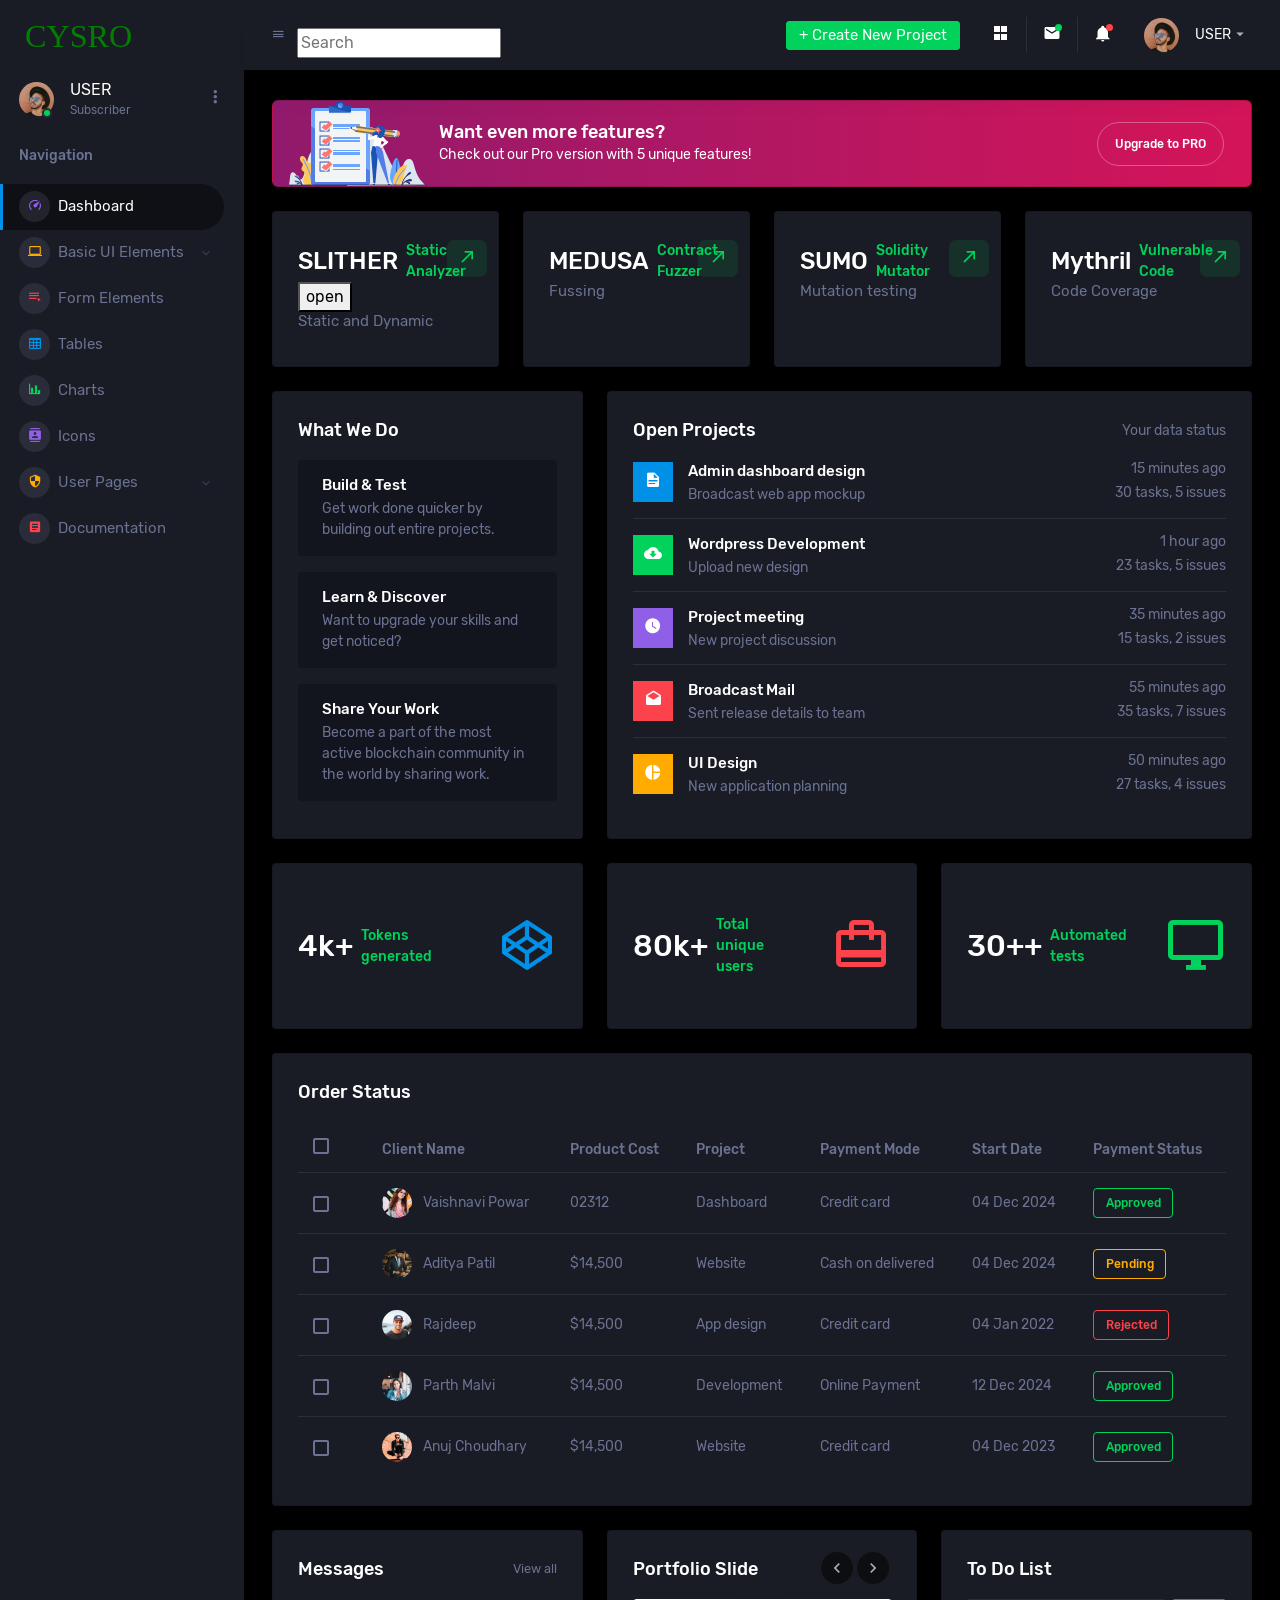
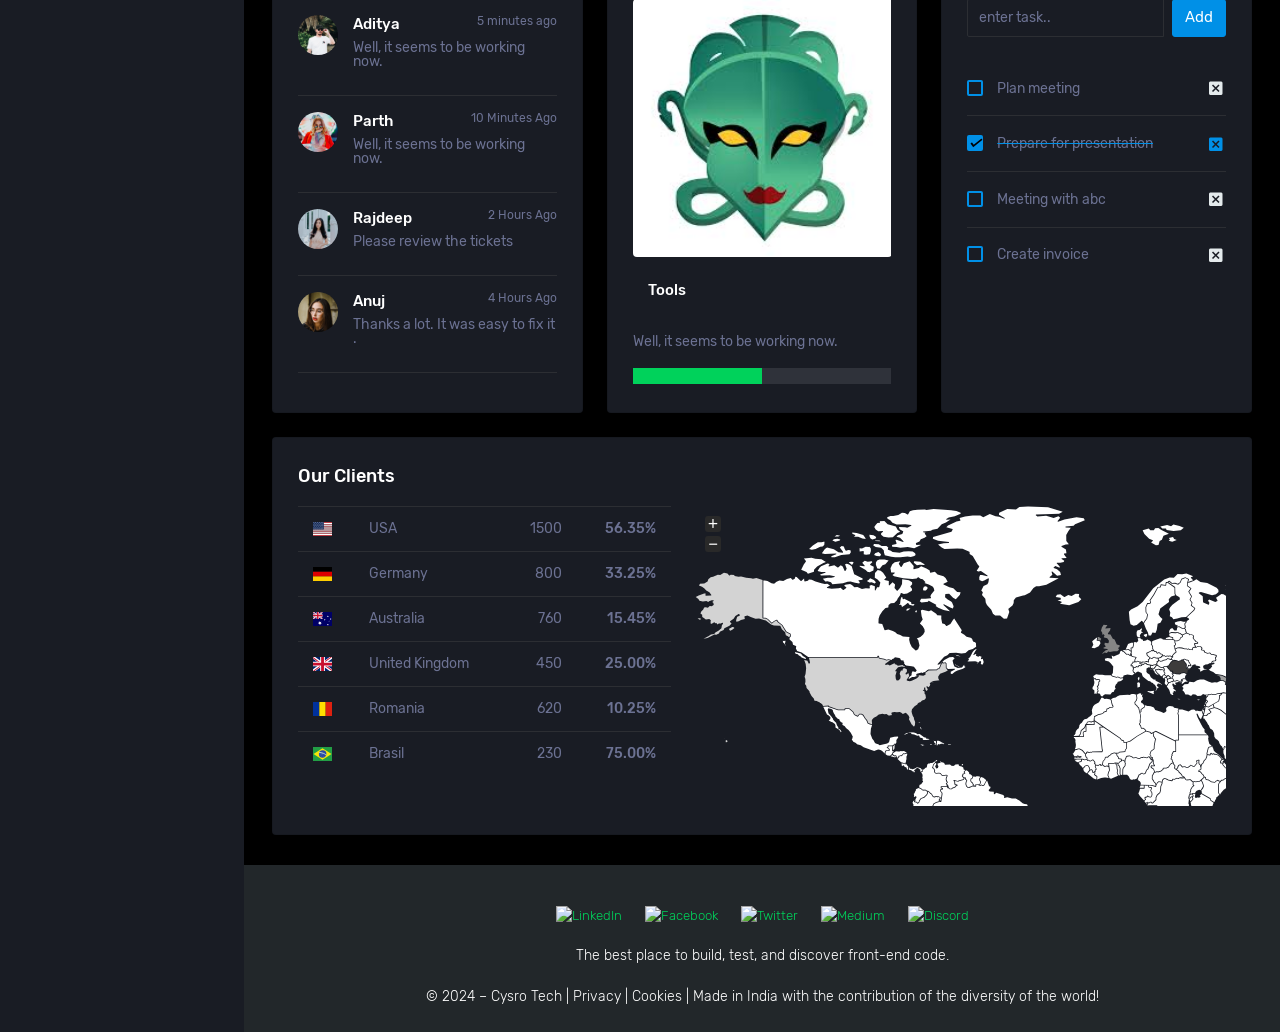
==== commit 13966615: "Add files via upload" ====
--- a/cysro final-1.0.0 2 2/template/index.html
+++ b/cysro final-1.0.0 2 2/template/index.html
@@ -23,12 +23,17 @@
     <link rel="shortcut icon" href="assets/images/favicon.png" />
   </head>
   <body>
+    
     <div class="container-scroller">
       <!-- partial:partials/_sidebar.html -->
       <nav class="sidebar sidebar-offcanvas" id="sidebar">
         <div class="sidebar-brand-wrapper d-none d-lg-flex align-items-center justify-content-center fixed-top">
           <a class="sidebar-brand brand-logo" href="index.html"><img src="assets/images/logo.svg" alt="logo" /></a>
-          <a class="sidebar-brand brand-logo-mini" href="index.html"><img src="assets/images/logo-mini.svg" alt="logo" /></a>
+          <a class="sidebar-brand brand-logo-mini" href="index.html"><a img {
+  display: block;
+  width: 200px; /* Adjust width as needed */
+  height: auto;
+} alt="logo" /></a>
         </div>
         <ul class="nav">
           <li class="nav-item profile">
@@ -185,7 +190,7 @@
                 </form>
                 <div class="search-products">
                   <!-- Search products input -->
-                  <input type="text" id="searchInput" placeholder="Search products" onfocus="showDropdown()" onblur="hideDropdown()">
+                  <input type="text" id="searchInput" placeholder="Search" onfocus="showDropdown()" onblur="hideDropdown()">
                   
                   <!-- Dropdown Menu -->
                   <div id="dropdownMenu" class="dropdown-content">
@@ -443,6 +448,13 @@
                 </div>
               </div>
             </div>
+           
+            <div id="contractModal" style="display:none;">
+              <h3>Enter Smart Contract Address:</h3>
+              <input type="text" id="contractAddress" placeholder="0x...">
+              <button id="submitContract">Submit</button>
+            </div>
+         
             <div class="row">
               <div class="col-xl-3 col-sm-6 grid-margin stretch-card">
                 <div class="card">
@@ -453,6 +465,19 @@
                           <h3 class="mb-0">SLITHER</h3>
                           <p class="text-success ml-2 mb-0 font-weight-medium">Static Analyzer</p>
                         </div>
+                        <button onclick="openModal()">open</button>
+   
+                        <script>
+                          function openModal() {
+                            document.getElementById("contractModal").style.display = "block";
+                          }
+                     
+                          document.getElementById("submitContract").addEventListener("click", function() {
+                            const address = document.getElementById("contractAddress").value;
+                            window.location.href = `/audit?address=${address}`;
+                          });
+                        </script>
+                      
                       </div>
                       <div class="col-3">
                         <div class="icon icon-box-success ">
@@ -950,7 +975,7 @@
                       <div class="preview-list w-100">
                         <div class="preview-item p-0">
                           <div class="preview-thumbnail">
-                            <img src="assets/images/faces/face12.jpg" class="rounded-circle" alt="">
+                      
                           </div>
                           <div class="preview-item-content d-flex flex-grow">
                             <div class="flex-grow">
@@ -1155,9 +1180,7 @@
           
                   <p>The best place to build, test, and discover front-end code.</p>
           
-                  <div class="eu-logo">
-                      <img src="https://upload.wikimedia.org/wikipedia/commons/thumb/b/b7/Flag_of_Europe.svg/1024px-Flag_of_Europe.svg.png" alt="EU Flag">
-                  </div>
+                
           
                   <div class="copyright">
                       <p>&copy; 2024 – Cysro Tech | Privacy | Cookies | Made in India with the contribution of the diversity of the world!</p>
